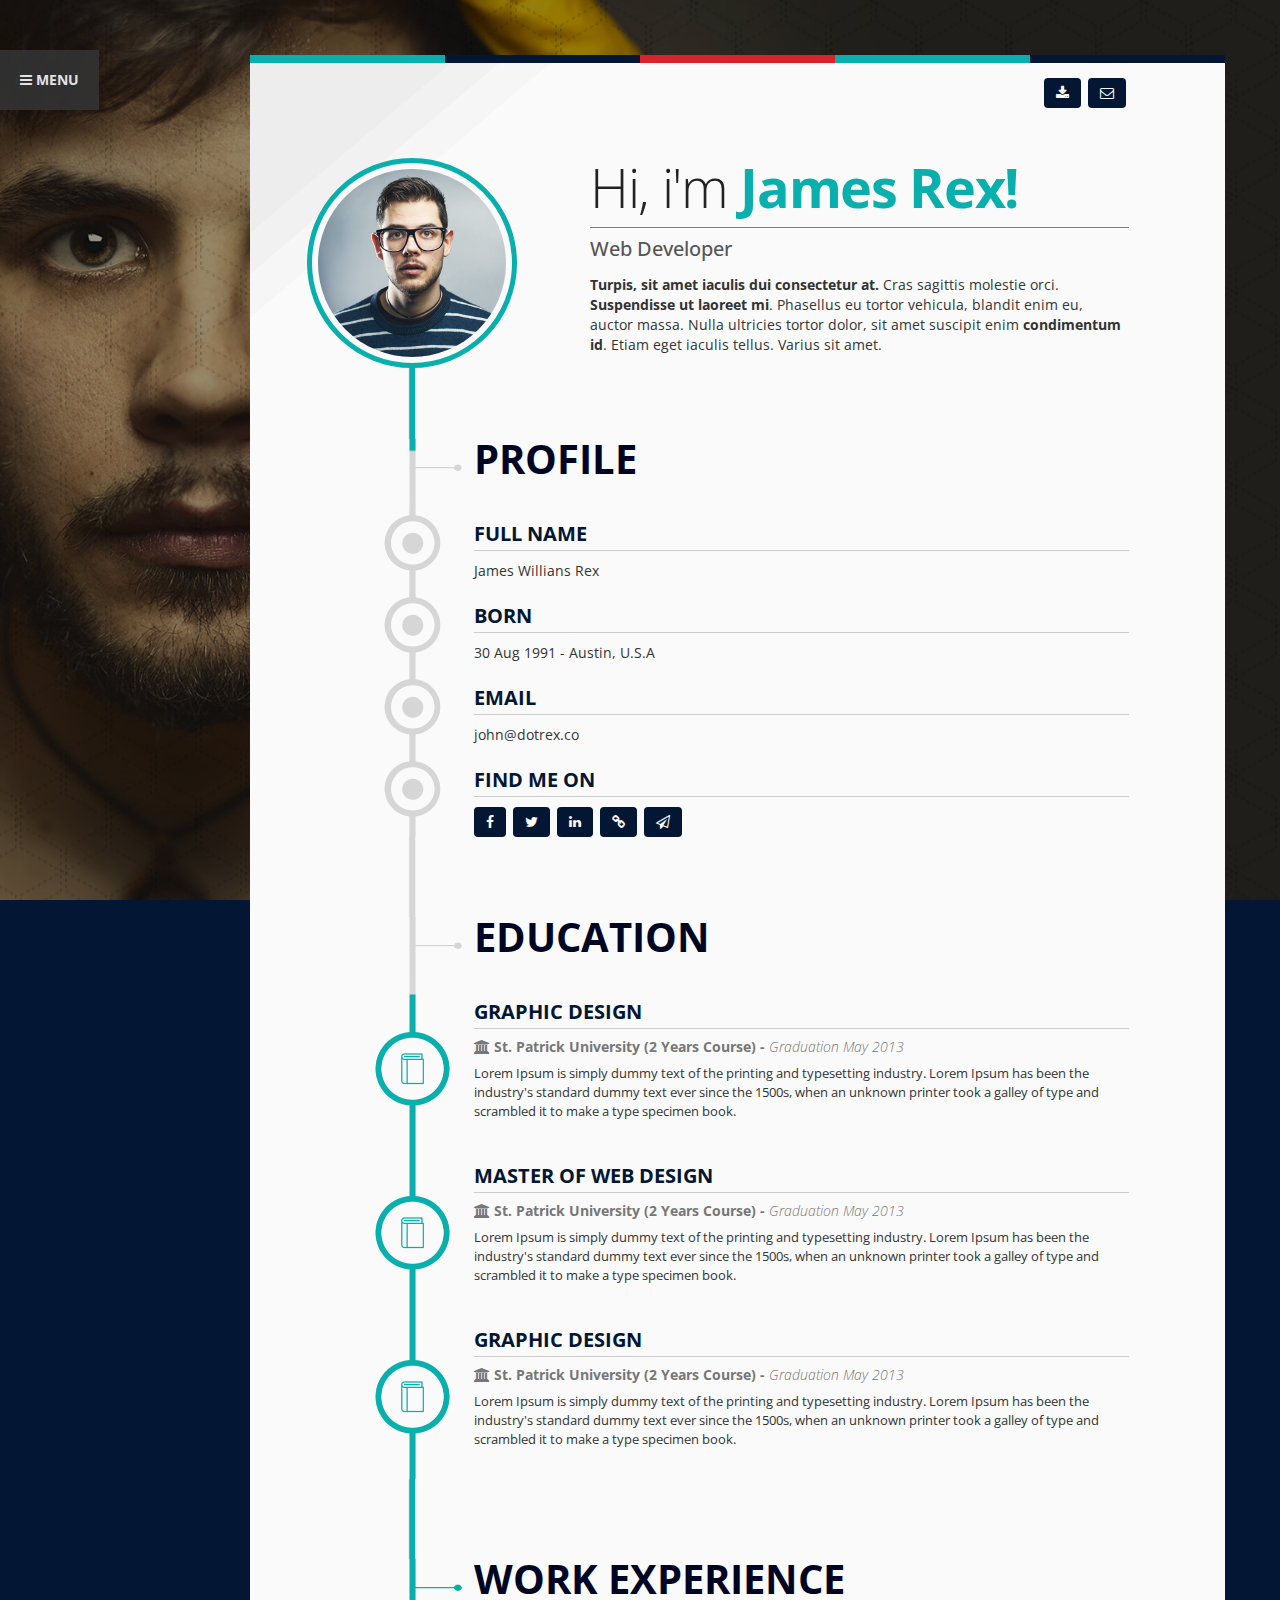
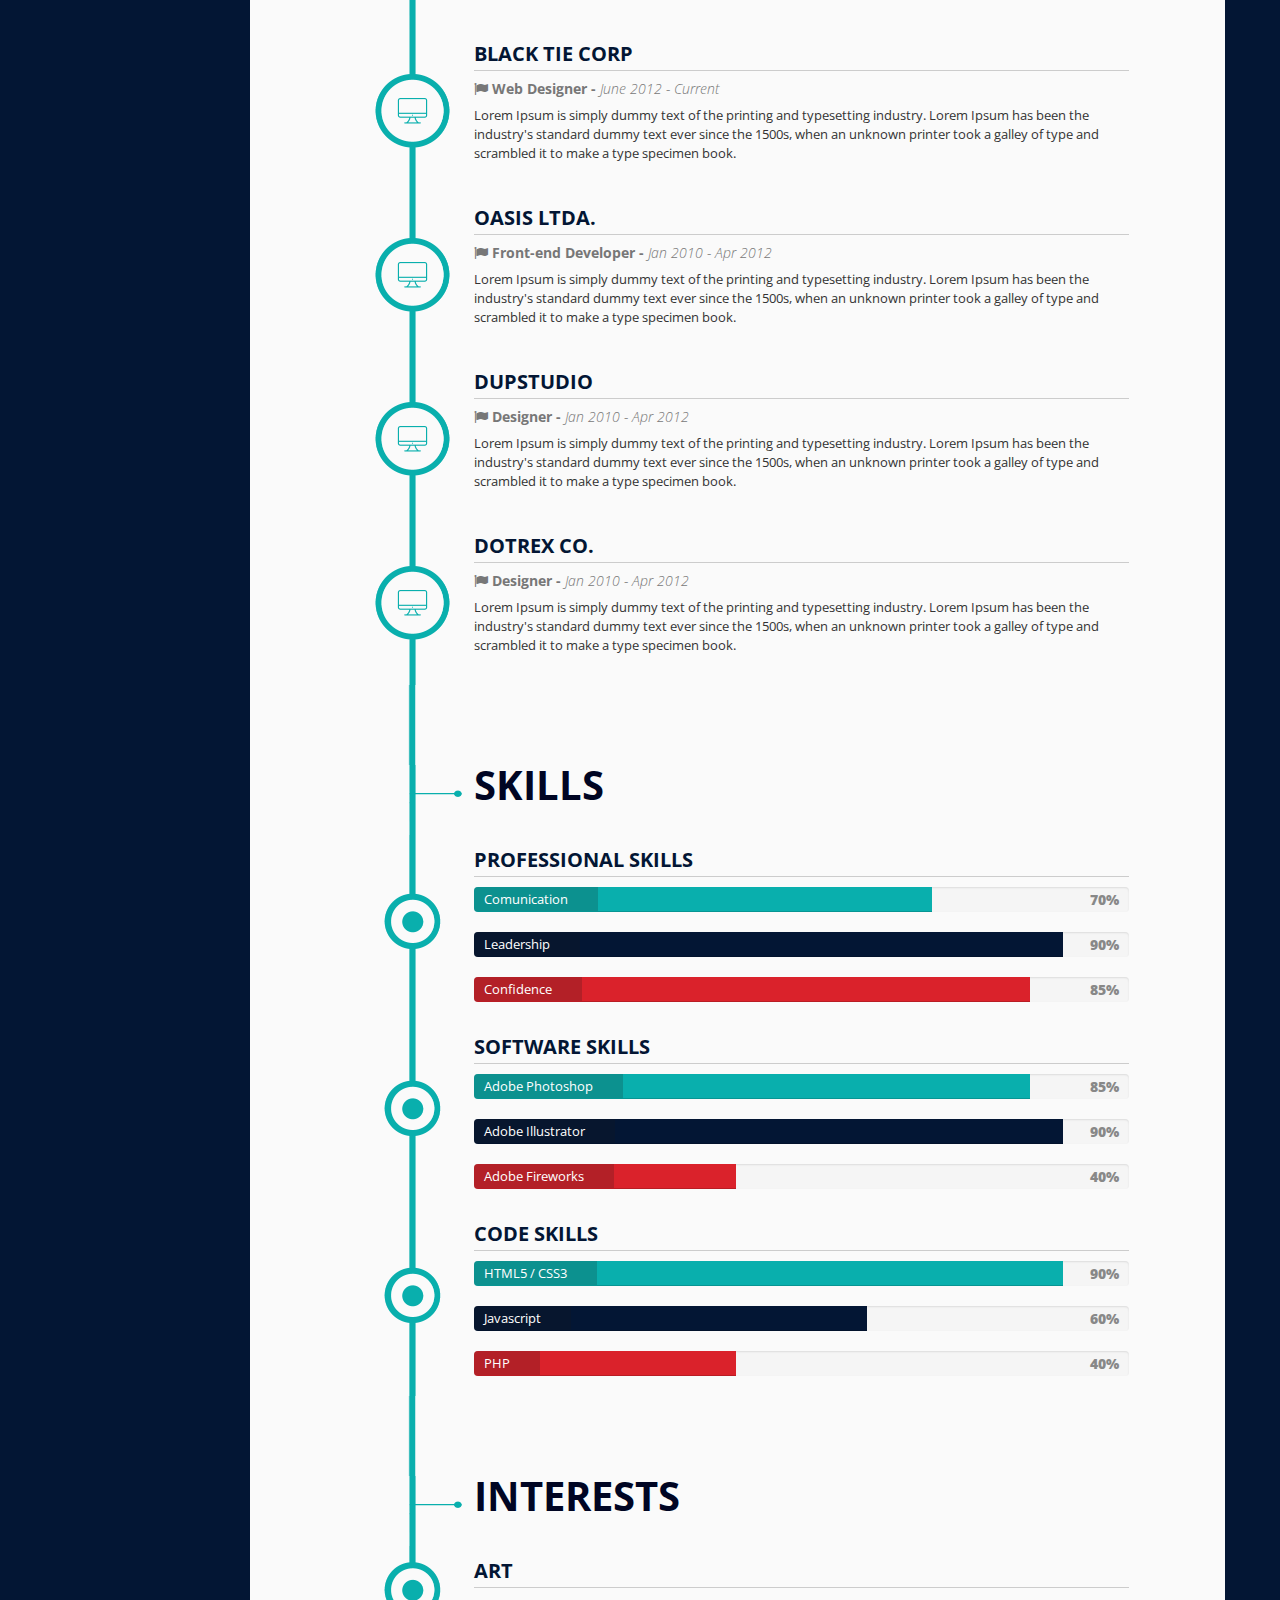
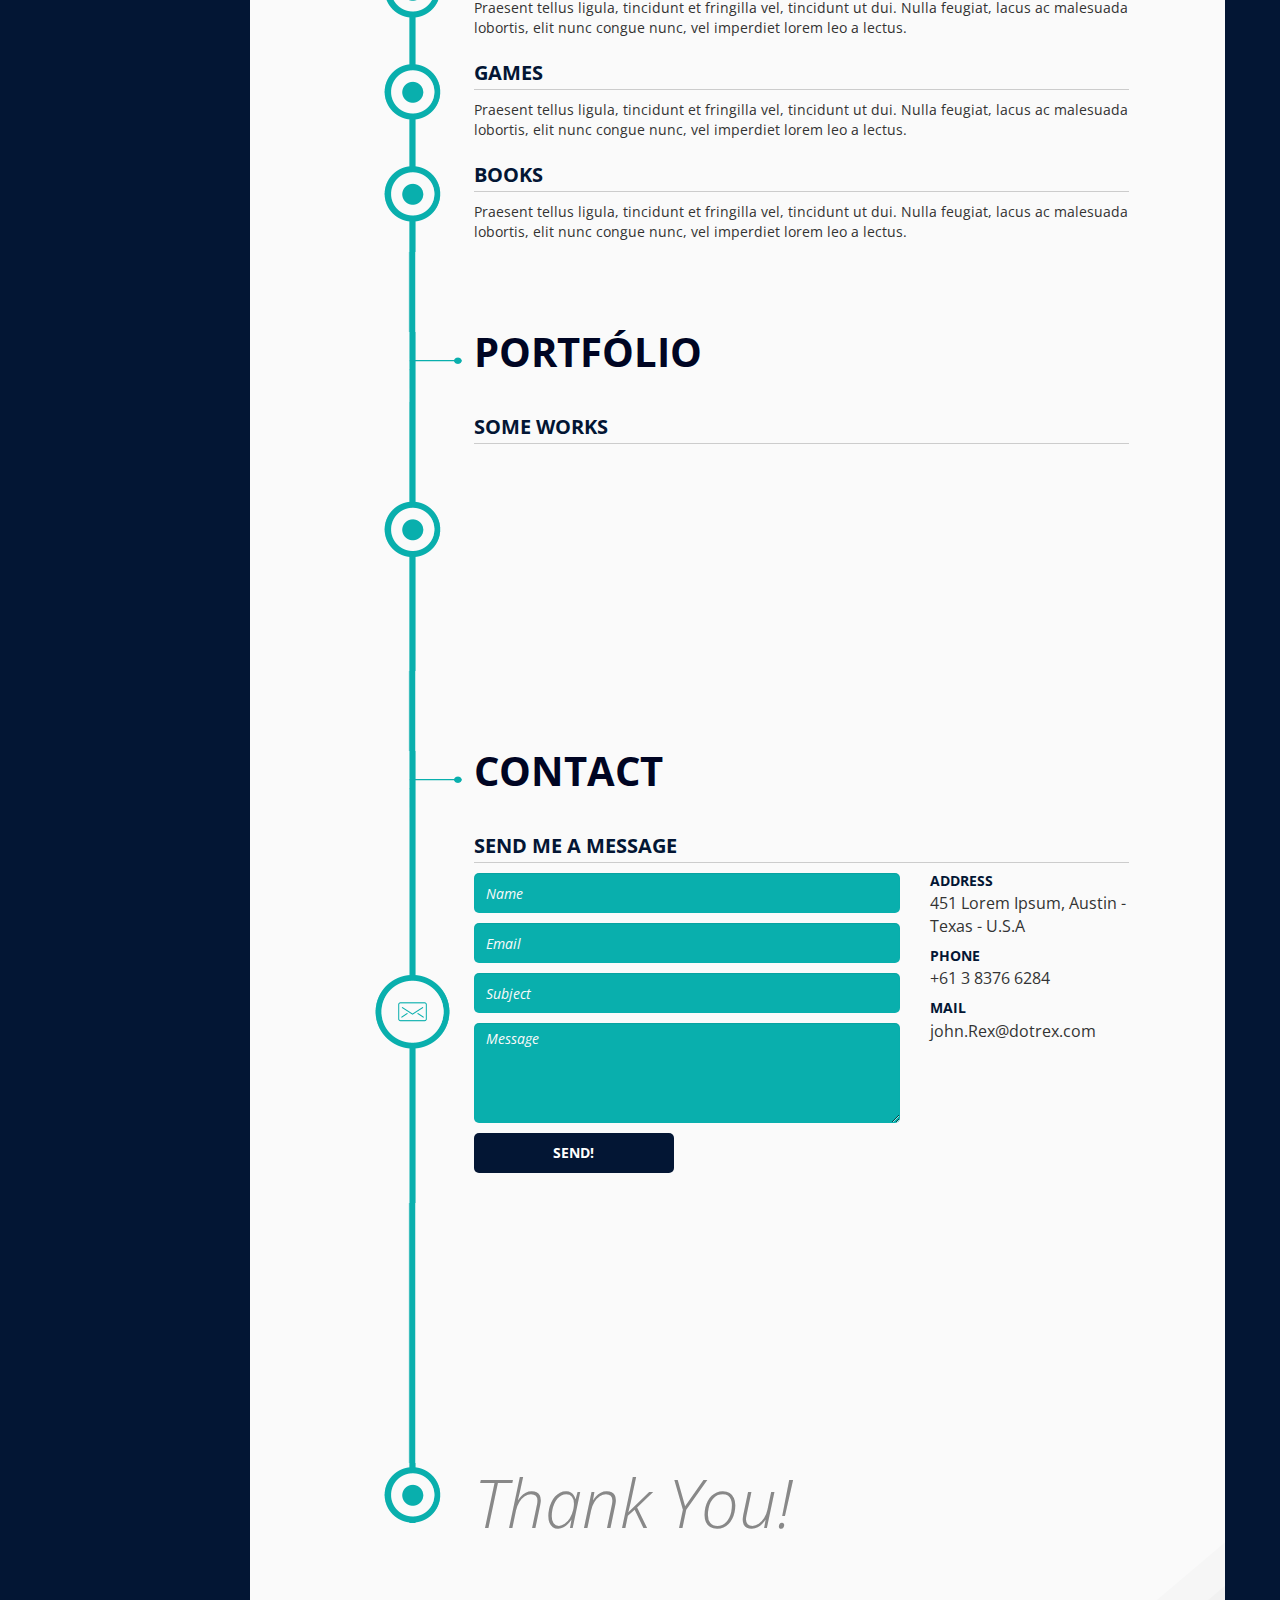
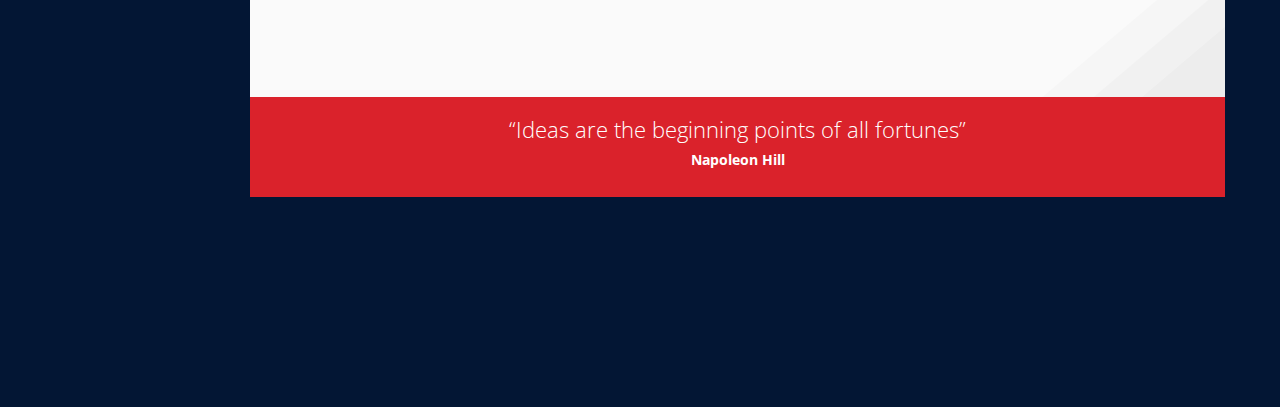
==== james.html @ e07e2964 "Second commit" ====
<!DOCTYPE html>
<html lang="en">
<head>
  <meta charset="utf-8">
  <!--[if IE]><meta http-equiv="X-UA-Compatible" content="IE=edge"><![endif]-->
  <meta name="viewport" content="width=device-width, initial-scale=1">

  <!-- Page title -->
  <title>Vertica - Retina Ready Resume / CV & Portfolio</title>
  <!-- /Page title -->

  <!-- CSS Files
  ========================================================= -->
  <!-- Google web fonts - Open Sans -->
  <link href='//fonts.googleapis.com/css?family=Open+Sans:400,300,700' rel='stylesheet' type='text/css'>
  <!-- /Google web fonts -->
  <!-- Bootstrap CSS -->
  <link href="vendor/bootstrap/css/bootstrap.min.css" rel="stylesheet">
  <!-- /Bootstrap CSS -->
  <!-- Font Awesome -->
  <link rel="stylesheet" href="vendor/font-awesome/css/font-awesome.min.css">
  <!-- /Font Awesome -->
  <!-- Nivo Lightbox -->
  <link href="vendor/nivo-lightbox/nivo-lightbox.css" rel="stylesheet">
  <link rel="stylesheet" href="vendor/nivo-lightbox/themes/default/default.css" type="text/css" />
  <!-- /Nivo Lightbox -->
  <!-- Animate CSS -->
  <link href="vendor/animate.css" rel="stylesheet">
  <!-- /Animate CSS -->
  <!-- Theme Styles -->
  <link href="css/styles.css" rel="stylesheet">
   <link href="css/themes/james.css" rel="stylesheet"> 
  <!-- Theme Styles -->
  <!-- / CSS Files
  ========================================================= -->


  <!-- HTML5 Shim and Respond.js IE8 support of HTML5 elements and media queries -->
  <!--[if lt IE 9]>
    <script src="https://oss.maxcdn.com/libs/html5shiv/3.7.0/html5shiv.js"></script>
    <script src="https://oss.maxcdn.com/libs/respond.js/1.4.2/respond.min.js"></script>
  <![endif]-->

  <!-- Favicon and Touch Icons
  ========================================================= -->
  <link rel="shortcut icon" href="favicon-vertica.ico" type="image/x-icon">
  <link rel="icon" href="favicon-vertica.ico" type="image/x-icon">
  <link href="apple-touch-icon-144.png" rel="apple-touch-icon-precomposed" sizes="144x144">
  <link href="apple-touch-icon-114-precomposed.png" rel="apple-touch-icon-precomposed" sizes="114x114">
  <link href="apple-touch-icon-72-precomposed.png" rel="apple-touch-icon-precomposed" sizes="72x72">
  <link href="apple-touch-icon-57.png" rel="apple-touch-icon-precomposed">
  <!-- /Favicon
  ========================================================= -->
</head>

<body data-spy="scroll" data-target="#side-menu">

<!-- Page Loader
========================================================= -->
<div class="loader" id="page-loader"> 
  <div class="loading-wrapper">
    <div class="tp-loader spinner"></div>
    <!-- Edit With Your Name -->
    <div class="side-menu-name">
      James <strong>Rex</strong>
    </div>
    <!-- /Edit With Your Name -->
    <!-- Edit With Your Job -->
    <p class="side-menu-job">Web Developer</p>
    <!-- /Edit With Your Job -->
  </div>   
</div>
<!-- /End of Page loader
========================================================= -->

<!-- SIDE MENU
========================================================= -->
<div class="side-menu-open hidden-sm hidden-xs">
  <!-- Menu-button -->
    <a href="#" class="btn btn-default side-menu-button"><i class="fa fa-bars"></i> MENU</a>
  <!-- /menu-button -->
</div>
<!-- Side Menu container -->
<div class="side-menu">
  <!-- close button -->
  <span id="side-menu-close"><i class="fa fa-times"></i></span>
  <!-- /close button -->

  <!-- Menu header -->
  <div class="side-menu-name">
    <!-- edit with your name -->
    James <strong>Rex</strong>
    <!-- /edit with your name -->
  </div>
  <!-- edit with your Job -->
  <p class="side-menu-job">Web Developer</p>
  <!-- /edit with your job -->
  <!-- /Menu Header -->

  <!-- Main Navigation -->
  <nav id="side-menu" class="side-menu-este">
    <ul class="nav side-menu-nav">
      <li><a href="#intro"><i class="fa fa-angle-right"></i> Intro</a></li>
      <li><a href="#education"><i class="fa fa-angle-right"></i> Education</a></li>
      <li><a href="#works"><i class="fa fa-angle-right"></i> Work Experience</a></li>
      <li><a href="#skills"><i class="fa fa-angle-right"></i> Skills</a></li>
      <li><a href="#interests"><i class="fa fa-angle-right"></i> Interests</a></li>
      <li><a href="#portfolio"><i class="fa fa-angle-right"></i> Portfolio</a></li>
      <li><a href="#contact"><i class="fa fa-angle-right"></i> Contact</a></li>
    </ul>
  </nav>
  <!-- /Main Navigation-->

  <!-- Other Buttons -->
  <div class="side-menu-buttons">
    <a href="#" class="btn btn-side-menu"><i class="fa fa-download"></i> Download my resume</a>
    <a href="#" class="btn btn-side-menu"><i class="fa fa-envelope-o"></i> Send me a message</a>
  </div>
  <!-- /Other Buttons-->
</div>
<!-- /side menu container -->

<!-- /SIDE MENU
========================================================= -->

<!-- CONTENT
========================================================= -->
<section id="content-body" class="container animated">
  <div class="row" id="intro">

    <!-- Header Colors -->
    <div class="col-md-10 col-sm-10  col-md-offset-2 col-sm-offset-1 clearfix top-colors">
      <div class="top-color top-color1"></div>
      <div class="top-color top-color2"></div>
      <div class="top-color top-color3"></div>
      <div class="top-color top-color1"></div>
      <div class="top-color top-color2"></div>
    </div>
    <!-- /Header Colors -->    
    
    <!-- Beginning of Content -->
    <div class="col-md-10 col-sm-10 col-md-offset-2 col-sm-offset-1 resume-container">
      
      <!-- Header Buttons -->
      <div class="row">
        <div class="header-buttons col-md-10 col-md-offset-1">
          <!-- Download Resume Button -->
          <a href="#" class="btn btn-default btn-top-resume"><i class="fa fa-download"></i><span class="btn-hide-text">Download my resume</span></a>
          <!-- /Download Resume Button -->
          <!-- Mail Button -->
          <a href="#" class="btn btn-default btn-top-message"><i class="fa fa-envelope-o"></i><span class="btn-hide-text">Send me a message</span></a>
          <!-- /Mail Button -->
        </div>
      </div>
      <!-- /Header Buttons -->

      <!-- =============== PROFILE INTRO ====================-->
      <div class="profile-intro row">
        <!-- Left Collum with Avatar pic -->
        <div class="col-md-4 profile-col">
          <!-- Avatar pic -->
          <div class="profile-pic">
            <div class="profile-border">
              <!-- Put your picture here ( 308px by 308px for retina display)-->
              <img src="img/avatar-James.jpg" alt="">
              <!-- /Put your picture here -->
            </div>          
          </div>
           <!-- /Avatar pic -->
        </div>
        <!-- /Left columm with avatar pic -->
  
        <!-- Right Columm -->
        <div class="col-md-7">
          <!-- Welcome Title-->
          <h1 class="intro-title1">Hi, i'm <span class="color1 bold">James Rex!</span></h1>
          <!-- /Welcome Title -->
          <!-- Job - -->
          <h2 class="intro-title2">Web Developer</h2>
          <!-- /job -->
          <!-- Description -->
          <p><strong>Turpis, sit amet iaculis dui consectetur at.</strong> Cras sagittis molestie orci. <strong>Suspendisse ut laoreet mi</strong>. Phasellus eu tortor vehicula, blandit enim eu, auctor massa. Nulla ultricies tortor dolor, sit amet suscipit enim <strong>condimentum id</strong>. Etiam eget iaculis tellus.  Varius sit amet.</p>
          <!-- /Description -->
        </div>
        <!-- /Right Collum -->
      </div>
      <!-- ============  /PROFILE INTRO ================= -->
      
      <!-- ============  TIMELINE ================= -->
      <div class="timeline-wrap">
        <div class="timeline-bg">

          <!-- ====>> SECTION: PROFILE INFOS <<====-->
          <section class="timeline profile-infos">

            <!-- VERTICAL MARGIN (necessary for the timeline effect) -->
            <div class="line row timeline-margin">
              <div class="content-wrap">
                <div class="col-md-1 bg1 timeline-space full-height hidden-sm hidden-xs"></div>
                <div class="col-md-2 timeline-progress hidden-sm hidden-xs full-height"></div>
                <div class="col-md-9 bg1 full-height"></div>
              </div>
            </div>
            <!-- /VERTICAL MARGIN -->

            <!-- SECTION TITLE -->
            <div class="line row">
              <!-- Margin Collums (necessary for the timeline effect) -->
              <div class="col-md-1 bg1 timeline-space full-height hidden-sm hidden-xs"></div>
              <div class="col-md-2 timeline-progress hidden-sm hidden-xs timeline-title full-height">
              </div>
              <!-- /Margin Collums -->
              <!-- Item Content -->
              <div class="col-md-8 content-wrap bg1">
                <!-- Section title -->
                <h2 class="section-title">Profile</h2>
                <!-- /Section title -->
              </div>
              <!-- /Item Content -->
              <!-- Margin Collum-->
              <div class="col-md-1 bg1 timeline-space full-height hidden-sm hidden-xs"></div>
              <!-- / Margin Collum-->
            </div>
            <!-- /SECTION TITLE -->

            <!-- SECTION ITEM -->
            <div class="line row">
              <!-- Margin Collums (necessary for the timeline effect) -->
              <div class="col-md-1 bg1 timeline-space full-height hidden-sm hidden-xs"></div>
              <div class="col-md-2 timeline-progress hidden-sm hidden-xs full-height timeline-point "></div>
              <!-- /Margin Collums -->
              <!-- Item Content -->
              <div class="col-md-8 content-wrap bg1">
                <div class="line-content">
                  <!-- Subtitle -->
                  <h3 class="section-item-title-1">Full Name</h3>
                  <!-- /Subtitle -->
                  <!-- content -->
                  <p>James Willians Rex</p>
                  <!-- /Content -->
                </div>
              </div>
              <!-- /Item Content -->
              <!-- Margin Collum-->
              <div class="col-md-1 bg1 timeline-space full-height hidden-sm hidden-xs"></div>
              <!-- /Margin Collum-->
            </div>
            <!-- /SECTION ITEM -->
            
            <!-- SECTION ITEM -->
            <div class="line row">
              <!-- Margin Collums (necessary for the timeline effect) -->
              <div class="col-md-1 bg1 timeline-space full-height hidden-sm hidden-xs"></div>
              <div class="col-md-2 timeline-progress hidden-sm hidden-xs full-height timeline-point "></div>
              <!-- /Margin Collums -->
              <!-- Item Content -->
              <div class="col-md-8 content-wrap bg1">
                <div class="line-content">
                  <!-- Subtitle -->
                  <h3 class="section-item-title-1">Born</h3>
                  <!-- /Subtitle -->
                  <!-- content -->
                  <p>30 Aug 1991 - Austin, U.S.A</p>
                  <!-- /Content -->
                </div>
              </div>
              <!-- /Item Content -->
              <!-- Margin Collum-->
              <div class="col-md-1 bg1 timeline-space full-height hidden-sm hidden-xs"></div>
              <!-- /Margin Collum-->
            </div>
            <!-- /SECTION ITEM -->   

            <!-- SECTION ITEM -->
            <div class="line row">
              <!-- Margin Collums (necessary for the timeline effect) -->
              <div class="col-md-1 bg1 timeline-space full-height hidden-sm hidden-xs"></div>
              <div class="col-md-2 timeline-progress hidden-sm hidden-xs full-height timeline-point "></div>
              <!-- /Margin Collums -->
              <!-- Item Content -->
              <div class="col-md-8 content-wrap bg1">
                <div class="line-content">
                  <!-- Subtitle -->
                  <h3 class="section-item-title-1">Email</h3>
                  <!-- /Subtitle -->
                  <!-- content -->
                  <p>john@dotrex.co</p>
                  <!-- /Content -->
                </div>
              </div>
              <!-- /Item Content -->
              <!-- Margin Collum -->
              <div class="col-md-1 bg1 timeline-space full-height hidden-sm hidden-xs"></div>
              <!-- /Margin Collums -->
            </div>
            <!-- /SECTION ITEM --> 

            <!-- SECTION ITEM -->
            <div class="line row">
              <!-- Margin Collums (necessary for the timeline effect) -->
              <div class="col-md-1 bg1 timeline-space full-height hidden-sm hidden-xs"></div>
              <div class="col-md-2 timeline-progress hidden-sm hidden-xs full-height timeline-point "></div>
              <!-- Margin Collums (necessary for the timeline effect) -->
              <!-- Item Content -->
              <div class="col-md-8 content-wrap bg1">
                <div class="line-content">
                  <!-- Subtitle -->
                  <h3 class="section-item-title-1">Find Me On</h3>
                  <!-- /Subtitle -->
                  <!-- content -->
                  <a href="#" class="btn btn-default"><i class="fa fa-facebook"></i></a> 
                  <a href="#" class="btn btn-default"><i class="fa fa-twitter"></i></a>
                  <a href="#" class="btn btn-default"><i class="fa fa-linkedin"></i></a>
                  <a href="#" class="btn btn-default"><i class="fa fa-link"></i></a>
                  <a href="#" class="btn btn-default"><i class="fa fa-paper-plane-o"></i></a>
                  <!-- /Content -->
                </div>
              </div>
              <!-- /Item Content -->
              <!-- Margin Collum -->
              <div class="col-md-1 bg1 timeline-space full-height hidden-sm hidden-xs"></div>
              <!-- /Margin Collum -->
            </div>
            <!-- /SECTION ITEM --> 
          </section>
          <!-- ==>> /SECTION: PROFILE INFOS -->     

          <!-- ====>> SECTION: EDUCATION <<====-->
          <section class="timeline education" id="education">

            <!-- Margin (necessary for the timeline effect) -->
            <div class="line row timeline-margin">
              <div class="content-wrap">
                <div class="col-md-1 bg1 timeline-space full-height hidden-sm hidden-xs"></div>
                <div class="col-md-2 timeline-progress hidden-sm hidden-xs full-height"></div>
                <div class="col-md-9 bg1 full-height"></div>
              </div>
            </div>
            <!-- /Margin -->

            <!-- SECTION TITLE -->
            <div class="line row">
              <!-- Margin Collums (necessary for the timeline effect) -->
              <div class="col-md-1 bg1 timeline-space full-height hidden-sm hidden-xs"></div>
              <div class="col-md-2 timeline-progress hidden-sm hidden-xs timeline-title full-height">
              </div>              
              <!-- /Margin Collums -->
              <!-- Item Content -->
              <div class="col-md-8 content-wrap bg1">
                <!-- Section title -->
                <h2 class="section-title">Education</h2>
                <!-- /Section title -->
              </div>
              <!-- /Item Content -->
              <!-- Margin Collum-->
              <div class="col-md-1 bg1 timeline-space full-height hidden-sm hidden-xs"></div>
              <!-- /Margin Collum-->
            </div>
            <!-- /SECTION TITLE -->

            <!-- SECTION ITEM -->
            <div class="line row">
              <!-- Margin Collums (necessary for the timeline effect) -->
              <div class="col-md-1 bg1 timeline-space full-height hidden-sm hidden-xs"></div>
              <div class="col-md-2 timeline-progress hidden-sm hidden-xs full-height timeline-education "></div>
              <!-- /Margin Collums -->
              <!-- Item Content -->
              <div class="col-md-8 content-wrap bg1">
                <div class="line-content line-content-education">
                  <!-- Graduation title -->
                  <h3 class="section-item-title-1">GRAPHIC DESIGN</h3>
                  <!-- /Graduation title -->
                  <!-- Graduation time -->
                  <h4 class="graduation-time"><i class="fa fa-university"></i> St. Patrick University (2 Years Course) - <span class="graduation-date">Graduation May 2013</span></h4>
                  <!-- /Graduation time -->
                  <!-- content -->
                  <div class="graduation-description">
                    <p>Lorem Ipsum is simply dummy text of the printing and typesetting industry. Lorem Ipsum has been the industry's standard dummy text ever since the 1500s, when an unknown printer took a galley of type and scrambled it to make a type specimen book.</p>
                  </div>
                  <!-- /Content -->
                </div>
              </div>
              <!-- /Item Content -->
              <!-- Margin Collum -->
              <div class="col-md-1 bg1 timeline-space full-height hidden-sm hidden-xs"></div>
              <!-- /Margin Collum -->
            </div>
            <!-- /SECTION ITEM -->   

            <!-- SECTION ITEM -->
            <div class="line row">
              <!-- Margin Collums (necessary for the timeline effect) -->
              <div class="col-md-1 bg1 timeline-space full-height hidden-sm hidden-xs"></div>
              <div class="col-md-2 timeline-progress hidden-sm hidden-xs full-height timeline-education "></div>
              <!-- /Margin Collums -->
              <!-- Item Content -->
              <div class="col-md-8 content-wrap bg1">
                <div class="line-content line-content-education">
                  <!-- Graduation title -->
                  <h3 class="section-item-title-1">MASTER OF WEB DESIGN</h3>
                  <!-- /Graduation title -->
                  <!-- Graduation time -->
                  <h4 class="graduation-time"><i class="fa fa-university"></i> St. Patrick University (2 Years Course) - <span class="graduation-date">Graduation May 2013</span></h4>
                  <!-- /Graduation time -->
                  <!-- content -->
                  <div class="graduation-description">
                    <p>Lorem Ipsum is simply dummy text of the printing and typesetting industry. Lorem Ipsum has been the industry's standard dummy text ever since the 1500s, when an unknown printer took a galley of type and scrambled it to make a type specimen book.</p>
                  </div>
                  <!-- /Content -->
                </div>
              </div>
              <!--/Item Content -->
              <!-- Margin Collum-->
              <div class="col-md-1 bg1 timeline-space full-height hidden-sm hidden-xs"></div>
              <!-- /Margin Collum-->
            </div>
            <!-- /SECTION ITEM -->   

             <!-- SECTION ITEM -->
            <div class="line row">
              <!-- Margin Collums (necessary for the timeline effect) -->
              <div class="col-md-1 bg1 timeline-space full-height hidden-sm hidden-xs"></div>
              <div class="col-md-2 timeline-progress hidden-sm hidden-xs full-height timeline-education "></div>
              <!-- /Margin Collums -->
              <!-- Item Content -->
              <div class="col-md-8 content-wrap bg1">
                <div class="line-content line-content-education">
                  <!-- Graduation title -->
                  <h3 class="section-item-title-1">GRAPHIC DESIGN</h3>
                  <!-- /Graduation title -->
                  <!-- Graduation time -->
                  <h4 class="graduation-time"><i class="fa fa-university"></i> St. Patrick University (2 Years Course) - <span class="graduation-date">Graduation May 2013</span></h4>
                  <!-- /Graduation time -->
                  <!-- content -->
                  <div class="graduation-description">
                    <p>Lorem Ipsum is simply dummy text of the printing and typesetting industry. Lorem Ipsum has been the industry's standard dummy text ever since the 1500s, when an unknown printer took a galley of type and scrambled it to make a type specimen book.</p>
                  </div>
                  <!-- /Content -->
                </div>
              </div>
              <!-- /Item Content -->
              <!-- Margin Collum-->
              <div class="col-md-1 bg1 timeline-space full-height hidden-sm hidden-xs"></div>
              <!-- /Margin Collum-->
            </div>
            <!-- /SECTION ITEM -->       
          </section>
          <!-- ==>> /SECTION: EDUCATION <<==== -->  

          <!-- ====>> SECTION: WORK EXPERIENCE <<====-->
          <section class="timeline work-experience" id="works">

            <!-- VERTICAL MARGIN (necessary for the timeline effect) -->
            <div class="line row timeline-margin">
              <div class="content-wrap">
                <div class="col-md-1 bg1 timeline-space full-height hidden-sm hidden-xs"></div>
                <div class="col-md-2 timeline-progress hidden-sm hidden-xs full-height"></div>
                <div class="col-md-9 bg1 full-height"></div>
              </div>
            </div>
            <!-- /VERTICAL MARGIN -->

            <!-- SECTION TITLE -->
            <div class="line row">
              <!-- Margin Collums (necessary for the timeline effect) -->
              <div class="col-md-1 bg1 timeline-space full-height hidden-sm hidden-xs"></div>
              <div class="col-md-2 timeline-progress hidden-sm hidden-xs timeline-title full-height"></div>
              <!-- /Margin Collums -->
              <!-- Item Content -->
              <div class="col-md-8 content-wrap bg1">
                <!-- Section title -->
                <h2 class="section-title">Work Experience</h2>
                <!-- /Section title -->
              </div>
              <!-- /Item Content -->
              <!-- Margin Collum-->
              <div class="col-md-1 bg1 timeline-space full-height hidden-sm hidden-xs"></div>
              <!-- /Margin Collum-->
            </div>
            <!-- /SECTION TITLE -->

            <!-- SECTION ITEM -->
            <div class="line row">
              <!-- Margin Collums (necessary for the timeline effect) -->
              <div class="col-md-1 bg1 timeline-space full-height hidden-sm hidden-xs"></div>
              <div class="col-md-2 timeline-progress hidden-sm hidden-xs full-height timeline-work "></div>
              <!-- /Margin Collums -->
              <!-- Item Content -->
              <div class="col-md-8 content-wrap bg1">
                <div class="line-content line-content-education">
                  <!-- Work Place -->
                  <h3 class="section-item-title-1">Black Tie Corp</h3>
                  <!-- /work place -->
                  <!-- Graduation time -->
                  <h4 class="job"><i class="fa fa-flag"></i> Web Designer - <span class="job-date">June 2012 - Current</span></h4>
                  <!-- /Graduation time -->
                  <!-- content -->
                  <div class="job-description">
                    <p>Lorem Ipsum is simply dummy text of the printing and typesetting industry. Lorem Ipsum has been the industry's standard dummy text ever since the 1500s, when an unknown printer took a galley of type and scrambled it to make a type specimen book.</p>
                  </div>
                  <!-- /Content -->
                </div>
              </div>
              <!-- /Item Content -->
              <!-- Margin Collum-->
              <div class="col-md-1 bg1 timeline-space full-height hidden-sm hidden-xs"></div>
              <!-- /Margin Collum-->
            </div>
            <!-- /SECTION ITEM -->

            <!-- SECTION ITEM -->
            <div class="line row">
              <!-- Margin Collums (necessary for the timeline effect) -->
              <div class="col-md-1 bg1 timeline-space full-height hidden-sm hidden-xs"></div>
              <div class="col-md-2 timeline-progress hidden-sm hidden-xs full-height timeline-work "></div>
              <!-- /Margin Collums -->
              <!-- Item Content -->
              <div class="col-md-8 content-wrap bg1">
                <div class="line-content line-content-education">
                  <!-- Work Place -->
                  <h3 class="section-item-title-1">Oasis Ltda.</h3>
                  <!-- /work place -->
                  <!-- Graduation time -->
                  <h4 class="job"><i class="fa fa-flag"></i> Front-end Developer - <span class="job-date">Jan 2010 - Apr 2012</span></h4>
                  <!-- /Graduation time -->
                  <!-- content -->
                  <div class="job-description">
                    <p>Lorem Ipsum is simply dummy text of the printing and typesetting industry. Lorem Ipsum has been the industry's standard dummy text ever since the 1500s, when an unknown printer took a galley of type and scrambled it to make a type specimen book.</p>
                  </div>
                  <!-- /Content -->
                </div>
              </div>
              <!-- /Item Content -->
              <!-- Margin Collum-->
              <div class="col-md-1 bg1 timeline-space full-height hidden-sm hidden-xs"></div>
              <!-- /Margin Collum-->
            </div>
            <!-- /SECTION ITEM -->  

            <!-- SECTION ITEM -->
            <div class="line row">
              <!-- Margin Collums (necessary for the timeline effect) -->
              <div class="col-md-1 bg1 timeline-space full-height hidden-sm hidden-xs"></div>
              <div class="col-md-2 timeline-progress hidden-sm hidden-xs full-height timeline-work "></div>
              <!-- /Margin Collums -->
              <!-- Item Content -->
              <div class="col-md-8 content-wrap bg1">
                <div class="line-content line-content-education">
                  <!-- Work Place -->
                  <h3 class="section-item-title-1">Dupstudio</h3>
                  <!-- /work place -->
                  <!-- Graduation time -->
                  <h4 class="job"><i class="fa fa-flag"></i> Designer - <span class="job-date">Jan 2010 - Apr 2012</span></h4>
                  <!-- /Graduation time -->
                  <!-- content -->
                  <div class="job-description">
                    <p>Lorem Ipsum is simply dummy text of the printing and typesetting industry. Lorem Ipsum has been the industry's standard dummy text ever since the 1500s, when an unknown printer took a galley of type and scrambled it to make a type specimen book.</p>
                  </div>
                  <!-- /Content -->
                </div>
              </div>
              <!-- /Item Content -->
              <!-- Margin Collum-->
              <div class="col-md-1 bg1 timeline-space full-height hidden-sm hidden-xs"></div>
              <!-- /Margin Collum-->
            </div>
            <!-- /SECTION ITEM -->  

            <!-- SECTION ITEM -->
            <div class="line row">
              <!-- Margin Collums (necessary for the timeline effect) -->
              <div class="col-md-1 bg1 timeline-space full-height hidden-sm hidden-xs"></div>
              <div class="col-md-2 timeline-progress hidden-sm hidden-xs full-height timeline-work "></div>
              <!-- /Margin Collums -->
              <!-- Item Content -->
              <div class="col-md-8 content-wrap bg1">
                <div class="line-content line-content-education">
                  <!-- Work Place -->
                  <h3 class="section-item-title-1">Dotrex Co.</h3>
                  <!-- /work place -->
                  <!-- Graduation time -->
                  <h4 class="job"><i class="fa fa-flag"></i> Designer - <span class="job-date">Jan 2010 - Apr 2012</span></h4>
                  <!-- /Graduation time -->
                  <!-- content -->
                  <div class="job-description">
                    <p>Lorem Ipsum is simply dummy text of the printing and typesetting industry. Lorem Ipsum has been the industry's standard dummy text ever since the 1500s, when an unknown printer took a galley of type and scrambled it to make a type specimen book.</p>
                  </div>
                  <!-- /Content -->
                </div>
              </div>
              <!-- /Item Content -->
              <!-- Margin Collum-->
              <div class="col-md-1 bg1 timeline-space full-height hidden-sm hidden-xs"></div>
              <!-- /Margin Collum-->
            </div>
            <!-- /SECTION ITEM -->  
          </section>
          <!-- ==>> /SECTION: WORK EXPERIENCE <<==== --> 

          <!-- ====>> SECTION: SKILLS <<====-->
          <section class="timeline skills" id="skills">

            <!-- VERTICAL MARGIN (necessary for the timeline effect) -->
            <div class="line row timeline-margin">
              <div class="content-wrap">
                <div class="col-md-1 bg1 timeline-space full-height hidden-sm hidden-xs"></div>
                <div class="col-md-2 timeline-progress hidden-sm hidden-xs full-height"></div>
                <div class="col-md-9 bg1 full-height"></div>
              </div>
            </div>
            <!-- /VERTICAL MARGIN -->

            <!-- SECTION TITLE -->
            <div class="line row">
              <!-- VERTICAL MARGIN (necessary for the timeline effect) -->
              <div class="col-md-1 bg1 timeline-space full-height hidden-sm hidden-xs"></div>
              <div class="col-md-2 timeline-progress hidden-sm hidden-xs timeline-title full-height"></div>
              <!-- /VERTICAL MARGIN (necessary for the timeline effect) -->
              <!-- Item Content -->
              <div class="col-md-8 content-wrap bg1">
                <!-- Section title -->
                <h2 class="section-title">Skills</h2>
                <!-- /Section title -->
              </div>
              <!-- /Item Content -->
              <!-- Margin Collum-->
              <div class="col-md-1 bg1 timeline-space full-height hidden-sm hidden-xs"></div>
              <!-- /Margin Collum-->
            </div>
            <!-- /SECTION TITLE -->

            <!-- SECTION ITEM -->
            <div class="line row">
              <!-- Margin Collums (necessary for the timeline effect) -->
              <div class="col-md-1 bg1 timeline-space full-height hidden-sm hidden-xs"></div>
              <div class="col-md-2 timeline-progress hidden-sm hidden-xs full-height timeline-point "></div>
              <!-- / Margin Collums -->
              <!-- Item Content -->
              <div class="col-md-8 content-wrap bg1">
                <div class="line-content">
                  <!-- Subtitle -->
                  <h3 class="section-item-title-1">Professional Skills</h3>
                  <!-- /Subtitle -->
                  <!-- content -->
                  <ul class="skills-list">
                    <!-- item-list -->
                    <li>
                      <div class="progress">
                        <div class="progress-bar" role="progressbar" data-percent="70%" style="width: 70%;">
                            <span class="sr-only">70% Complete</span>
                        </div>
                        <span class="progress-type">Comunication</span>
                        <span class="progress-completed">70%</span>
                      </div>
                    </li>
                    <!-- /item list -->
                    <!-- item-list -->
                    <li>
                      <div class="progress">
                        <div class="progress-bar progress-bar-2" role="progressbar" data-percent="90%" style="width: 90%;">
                            <span class="sr-only">90% Complete</span>
                        </div>
                        <span class="progress-type">Leadership</span>
                        <span class="progress-completed">90%</span>
                      </div>
                    </li>
                    <!-- /item list -->
                    <!-- item-list -->
                    <li>
                      <div class="progress" title="Doing my best!">
                        <div class="progress-bar progress-bar-3" role="progressbar" data-percent="85%" style="width: 85%;">
                            <span class="sr-only">85% Complete</span>
                        </div>
                        <span class="progress-type">Confidence</span>
                        <span class="progress-completed">85%</span>
                      </div>
                    </li>
                    <!-- /item list -->
                  </ul>
                  <!-- /Content -->
                </div>
              </div>
              <!-- /Item Content -->
              <!-- Margin Collum-->
              <div class="col-md-1 bg1 timeline-space full-height hidden-sm hidden-xs"></div>
              <!-- /Margin Collum-->
            </div>
            <!-- /SECTION ITEM -->
            
            <!-- SECTION ITEM -->
            <div class="line row">
              <!-- Margin Collums (necessary for the timeline effect) -->
              <div class="col-md-1 bg1 timeline-space full-height hidden-sm hidden-xs"></div>
              <div class="col-md-2 timeline-progress hidden-sm hidden-xs full-height timeline-point "></div>
              <!-- /Margin Collums -->
              <!-- Item Content -->
              <div class="col-md-8 content-wrap bg1">
                <div class="line-content">
                  <!-- Subtitle -->
                  <h3 class="section-item-title-1">Software Skills</h3>
                  <!-- /Subtitle -->
                  <!-- content -->
                  <ul class="skills-list">
                    <!-- item-list -->
                    <li>
                      <div class="progress">
                        <div class="progress-bar" data-percent="85%" role="progressbar" style="width: 85%;">
                            <span class="sr-only">85% Complete</span>
                        </div>
                        <span class="progress-type">Adobe Photoshop</span>
                        <span class="progress-completed">85%</span>
                      </div>
                    </li>
                    <!-- /item list -->
                    <!-- item-list -->
                    <li>
                      <div class="progress">
                        <div class="progress-bar progress-bar-2" data-percent="90%" role="progressbar" style="width: 90%;">
                            <span class="sr-only">90% Complete</span>
                        </div>
                        <span class="progress-type">Adobe Illustrator</span>
                        <span class="progress-completed">90%</span>
                      </div>
                    </li>
                    <!-- /item list -->
                    <!-- item-list -->
                    <li>
                      <div class="progress">
                        <div class="progress-bar progress-bar-3" data-percent="40%" role="progressbar" style="width: 40%;">
                            <span class="sr-only">40% Complete</span>
                        </div>
                        <span class="progress-type">Adobe Fireworks</span>
                        <span class="progress-completed">40%</span>
                      </div>
                    </li>
                    <!-- /item list -->
                  </ul>
                  <!-- /Content -->
                </div>
              </div>
              <!-- /Item Content -->
              <!-- Margin Collum-->
              <div class="col-md-1 bg1 timeline-space full-height hidden-sm hidden-xs"></div>
              <!-- /Margin Collum-->
            </div>
            <!-- /SECTION ITEM -->   

            <!-- SECTION ITEM -->
            <div class="line row">
              <!-- Margin Collums (necessary for the timeline effect) -->
              <div class="col-md-1 bg1 timeline-space full-height hidden-sm hidden-xs"></div>
              <div class="col-md-2 timeline-progress hidden-sm hidden-xs full-height timeline-point "></div>
              <!-- /Margin Collums (necessary for the timeline effect) -->
              <!-- Item Content -->
              <div class="col-md-8 content-wrap bg1">
                <div class="line-content">
                  <!-- Subtitle -->
                  <h3 class="section-item-title-1">Code Skills</h3>
                  <!-- /Subtitle -->
                  <!-- content -->
                  <ul class="skills-list">
                    <!-- item-list -->
                    <li>
                      <div class="progress">
                        <div class="progress-bar" data-percent="90%" role="progressbar" style="width: 90%;">
                            <span class="sr-only">90% Complete</span>
                        </div>
                        <span class="progress-type">HTML5 / CSS3</span>
                        <span class="progress-completed">90%</span>
                      </div>
                    </li>
                    <!-- /item list -->
                    <!-- item-list -->
                    <li>
                      <div class="progress">
                        <div class="progress-bar progress-bar-2" data-percent="60%" role="progressbar" style="width: 60%;">
                            <span class="sr-only">60% Complete</span>
                        </div>
                        <span class="progress-type">Javascript</span>
                        <span class="progress-completed">60%</span>
                      </div>
                    </li>
                    <!-- /item list -->
                    <!-- item-list -->
                    <li>
                      <div class="progress">
                        <div class="progress-bar progress-bar-3" data-percent="40%" role="progressbar" style="width: 40%;">
                            <span class="sr-only">40% Complete</span>
                        </div>
                        <span class="progress-type">PHP</span>
                        <span class="progress-completed">40%</span>
                      </div>
                    </li>
                    <!-- /item list -->
                  </ul>
                  <!-- /Content -->
                </div>
              </div>
              <!-- /Item Content -->
              <!-- Margin Collum-->
              <div class="col-md-1 bg1 timeline-space full-height hidden-sm hidden-xs"></div>
              <!-- /Margin Collum-->
            </div>
            <!-- /SECTION ITEM --> 
          </section>
          <!-- ==>> /SECTION: SKILLS -->

          <!-- ====>> SECTION: INTERESTS <<====-->
          <section class="timeline" id="interests">

            <!-- VERTICAL MARGIN (necessary for the timeline effect) -->
            <div class="line row timeline-margin">
              <div class="content-wrap">
                <div class="col-md-1 bg1 timeline-space full-height hidden-sm hidden-xs"></div>
                <div class="col-md-2 timeline-progress hidden-sm hidden-xs full-height"></div>
                <div class="col-md-9 bg1 full-height"></div>
              </div>
            </div>
            <!-- /VERTICAL MARGIN -->

            <!-- SECTION TITLE -->
            <div class="line row">
              <!-- Margin Collums (necessary for the timeline effect) -->
              <div class="col-md-1 bg1 timeline-space full-height hidden-sm hidden-xs"></div>
              <div class="col-md-2 timeline-progress hidden-sm hidden-xs timeline-title full-height"></div>
              <!-- /Margin Collums -->
              <!-- Item Content -->
              <div class="col-md-8 content-wrap bg1">
                <!-- Section title -->
                <h2 class="section-title">Interests</h2>
                <!-- /Section title -->
              </div>
              <!-- /Item Content -->
              <!-- Margin Collum-->
              <div class="col-md-1 bg1 timeline-space full-height hidden-sm hidden-xs"></div>
              <!-- /Margin Collum-->
            </div>
            <!-- /SECTION TITLE -->

            <!-- SECTION ITEM -->
            <div class="line row">
              <!-- Margin Collums (necessary for the timeline effect) -->
              <div class="col-md-1 bg1 timeline-space full-height hidden-sm hidden-xs"></div>
              <div class="col-md-2 timeline-progress hidden-sm hidden-xs full-height timeline-point "></div>
              <!-- /Margin Collums -->
              <!-- Item Content -->
              <div class="col-md-8 content-wrap bg1">
                <div class="line-content">
                  <!-- Subtitle -->
                  <h3 class="section-item-title-1">Art</h3>
                  <!-- /Subtitle -->
                  <!-- content -->
                  <p>Praesent tellus ligula, tincidunt et fringilla vel, tincidunt ut dui. Nulla feugiat, lacus ac malesuada lobortis, elit nunc congue nunc, vel imperdiet lorem leo a lectus.</p>
                  <!-- /Content -->
                </div>
              </div>
              <!-- /Item Content -->
              <!-- Margin Collum-->
              <div class="col-md-1 bg1 timeline-space full-height hidden-sm hidden-xs"></div>
              <!-- /Margin Collum-->
            </div>
            <!-- /SECTION ITEM -->
            
            <!-- SECTION ITEM -->
            <div class="line row">
              <!-- Margin Collums (necessary for the timeline effect) -->
              <div class="col-md-1 bg1 timeline-space full-height hidden-sm hidden-xs"></div>
              <div class="col-md-2 timeline-progress hidden-sm hidden-xs full-height timeline-point "></div>
              <!-- /Margin Collums -->
              <!-- Item Content -->
              <div class="col-md-8 content-wrap bg1">
                <div class="line-content">
                  <!-- Subtitle -->
                  <h3 class="section-item-title-1">Games</h3>
                  <!-- /Subtitle -->
                  <!-- content -->
                  <p>Praesent tellus ligula, tincidunt et fringilla vel, tincidunt ut dui. Nulla feugiat, lacus ac malesuada lobortis, elit nunc congue nunc, vel imperdiet lorem leo a lectus.</p>
                  <!-- /Content -->
                </div>
              </div>
              <!-- /Item Content -->
              <!-- Margin Collum-->
              <div class="col-md-1 bg1 timeline-space full-height hidden-sm hidden-xs"></div>
              <!-- /Margin Collum-->
            </div>
            <!-- /SECTION ITEM -->   

            <!-- SECTION ITEM -->
            <div class="line row">
              <!-- Margin Collums (necessary for the timeline effect) -->
              <div class="col-md-1 bg1 timeline-space full-height hidden-sm hidden-xs"></div>
              <div class="col-md-2 timeline-progress hidden-sm hidden-xs full-height timeline-point "></div>
              <!-- /Margin Collums -->
              <!-- Item Content -->
              <div class="col-md-8 content-wrap bg1">
                <div class="line-content">
                  <!-- Subtitle -->
                  <h3 class="section-item-title-1">Books</h3>
                  <!-- /Subtitle -->
                  <!-- content -->
                  <p>Praesent tellus ligula, tincidunt et fringilla vel, tincidunt ut dui. Nulla feugiat, lacus ac malesuada lobortis, elit nunc congue nunc, vel imperdiet lorem leo a lectus.</p>
                  <!-- /Content -->
                </div>
              </div>
              <!-- /Item Content -->
              <!-- Margin Collum-->
              <div class="col-md-1 bg1 timeline-space full-height hidden-sm hidden-xs"></div>
              <!-- /Margin Collum-->
            </div>
            <!-- /SECTION ITEM --> 
          </section>
          <!-- ==>> /SECTION: INTERESTS -->

           <!-- ====>> SECTION: PORTFOLIO <<====-->
          <section class="timeline portfolio" id="portfolio">

            <!-- VERTICAL MARGIN (necessary for the timeline effect) -->
            <div class="line row timeline-margin">
              <div class="content-wrap">
                <div class="col-md-1 bg1 timeline-space full-height hidden-sm hidden-xs"></div>
                <div class="col-md-2 timeline-progress hidden-sm hidden-xs full-height"></div>
                <div class="col-md-9 bg1 full-height"></div>
              </div>
            </div>
            <!-- /VERTICAL MARGIN -->

            <!-- SECTION TITLE -->
            <div class="line row">
              <!-- Margin Collums (necessary for the timeline effect) -->
              <div class="col-md-1 bg1 timeline-space full-height hidden-sm hidden-xs"></div>
              <div class="col-md-2 timeline-progress hidden-sm hidden-xs timeline-title full-height"></div>
              <!-- /Margin Collums -->
              <!-- Item Content -->
              <div class="col-md-8 content-wrap bg1">
                <!-- Section title -->
                <h2 class="section-title">Portfólio</h2>
                <!-- /Section title -->
              </div>
              <!-- Item Content -->
              <!-- Margin Collum-->
              <div class="col-md-1 bg1 timeline-space full-height hidden-sm hidden-xs"></div>
              <!-- /Margin Collum-->
            </div>
            <!-- /SECTION TITLE -->

            <!-- SECTION ITEM -->
            <div class="line row">
              <!-- Margin Collums (necessary for the timeline effect) -->
              <div class="col-md-1 bg1 timeline-space full-height hidden-sm hidden-xs"></div>
              <div class="col-md-2 timeline-progress hidden-sm hidden-xs full-height timeline-point "></div>
              <!-- /Margin Collums -->
              <!-- Item Content -->
              <div class="col-md-8 content-wrap bg1">
                <div class="line-content">
                  <!-- Subtitle -->
                  <h3 class="section-item-title-1">Some Works</h3>
                  <!-- /Subtitle -->
                  <!-- content -->
                  <div class="portfolio-itens clearfix">                      
                    <!-- Portfolio item -->
                    <div class="portfolio-item">
                      <!-- Link to the item image (Put the long description on  "a" title)-->
                      <a href="img/portfolio-item1-photo-zoom.jpg" title="Lorem ipsum dolor sit amet, consectetur adipiscing elit. Sed molestie purus." class="nivobox" data-lightbox-gallery="portfolio">
                        <div class="hover">
                          <p class="zoomi"><i class="fa fa-search"></i></p>
                          <!-- Item short title -->
                          <p class="portfolio-item-title"><strong>Some Place</strong><br/> Photography</p>
                        </div>
                        <div class="hover-bg-wrapper">
                          <div class="hover-bg"></div>
                        </div>
                        <div class="portfolio-item-thumbnail">
                          <!-- Thumbnail of the portfolio image (400x360 for retina display) -->
                          <img src="img/portfolio-item1-photo-thumb.jpg" alt="">
                        </div>                        
                      </a>
                    </div>
                    <!-- /Portfolio item -->  

                    <!-- Portfolio item -->
                    <div class="portfolio-item">
                      <!-- Link to the item image (Put the long description on  "a" title)-->
                      <a href="img/portfolio-item2-photo-zoom.jpg" title="Lorem ipsum dolor sit amet, consectetur adipiscing elit. Sed molestie purus." class="nivobox" data-lightbox-gallery="portfolio">
                        <div class="hover">
                          <p class="zoomi"><i class="fa fa-search"></i></p>
                          <!-- Item short title -->
                          <p class="portfolio-item-title"><strong>Lorem Ipsum</strong><br/> Photography</p>
                        </div>
                        <div class="hover-bg-wrapper">
                          <div class="hover-bg"></div>
                        </div>
                        <div class="portfolio-item-thumbnail">
                          <!-- Thumbnail of the portfolio image (400x360 for retina display) -->
                          <img src="img/portfolio-item2-photo-thumb.jpg" alt="">
                        </div>                        
                      </a>
                    </div>
                    <!-- /Portfolio item -->

                    <!-- Portfolio item -->
                    <div class="portfolio-item">
                      <!-- Link to the item image (Put the long description on  "a" title)-->
                      <a href="img/portfolio-item3-photo-zoom.jpg" title="Lorem ipsum dolor sit amet, consectetur adipiscing elit. Sed molestie purus." class="nivobox" data-lightbox-gallery="portfolio">
                        <div class="hover">
                          <p class="zoomi"><i class="fa fa-search"></i></p>
                          <!-- Item short title -->
                          <p class="portfolio-item-title"><strong>Lorem Ipsum</strong><br/> Photography</p>
                        </div>
                        <div class="hover-bg-wrapper">
                          <div class="hover-bg"></div>
                        </div>
                        <div class="portfolio-item-thumbnail">
                          <!-- Thumbnail of the portfolio image (400x360 for retina display) -->
                          <img src="img/portfolio-item3-photo-thumb.jpg" alt="">
                        </div>                        
                      </a>
                    </div>
                    <!-- /Portfolio item -->

                    <!-- Portfolio item -->
                    <div class="portfolio-item">
                      <!-- Link to the item image (Put the long description on  "a" title)-->
                      <a href="img/portfolio-item4-photo-zoom.jpg" title="Lorem ipsum dolor sit amet, consectetur adipiscing elit. Sed molestie purus." class="nivobox" data-lightbox-gallery="portfolio">
                        <div class="hover">
                          <p class="zoomi"><i class="fa fa-search"></i></p>
                          <!-- Item short title -->
                          <p class="portfolio-item-title"><strong>Lorem Ipsum</strong><br/> Photography</p>
                        </div>
                        <div class="hover-bg-wrapper">
                          <div class="hover-bg"></div>
                        </div>
                        <div class="portfolio-item-thumbnail">
                          <!-- Thumbnail of the portfolio image (400x360 for retina display) -->
                          <img src="img/portfolio-item4-photo-thumb.jpg" alt="">
                        </div>                        
                      </a>
                    </div>
                    <!-- /Portfolio item -->

                    <!-- Portfolio item -->
                    <div class="portfolio-item">
                      <!-- Link to the item image (Put the long description on  "a" title)-->
                      <a href="img/portfolio-item5-photo-zoom.jpg" title="Lorem ipsum dolor sit amet, consectetur adipiscing elit. Sed molestie purus." class="nivobox" data-lightbox-gallery="portfolio">
                        <div class="hover">
                          <p class="zoomi"><i class="fa fa-search"></i></p>
                          <!-- Item short title -->
                          <p class="portfolio-item-title"><strong>Lorem Ipsum</strong><br/> Photography</p>
                        </div>
                        <div class="hover-bg-wrapper">
                          <div class="hover-bg"></div>
                        </div>
                        <div class="portfolio-item-thumbnail">
                          <!-- Thumbnail of the portfolio image (400x360 for retina display) -->
                          <img src="img/portfolio-item5-photo-thumb.jpg" alt="">
                        </div>                        
                      </a>
                    </div>
                    <!-- /Portfolio item -->

                    <!-- Portfolio item -->
                    <div class="portfolio-item">
                      <!-- Link to the item image (Put the long description on  "a" title)-->
                      <a href="img/portfolio-item6-photo-zoom.jpg" title="Lorem ipsum dolor sit amet, consectetur adipiscing elit. Sed molestie purus." class="nivobox" data-lightbox-gallery="portfolio">
                        <div class="hover">
                          <p class="zoomi"><i class="fa fa-search"></i></p>
                          <!-- Item short title -->
                          <p class="portfolio-item-title"><strong>Lorem Ipsum</strong><br/> Photography</p>
                        </div>
                        <div class="hover-bg-wrapper">
                          <div class="hover-bg"></div>
                        </div>
                        <div class="portfolio-item-thumbnail">
                          <!-- Thumbnail of the portfolio image (400x360 for retina display) -->
                          <img src="img/portfolio-item6-photo-thumb.jpg" alt="">
                        </div>                        
                      </a>
                    </div>
                    <!-- /Portfolio item -->

                    <!-- Portfolio item -->
                    <div class="portfolio-item">
                      <!-- Link to the item image (Put the long description on  "a" title)-->
                      <a href="img/portfolio-item7-photo-zoom.jpg" title="Lorem ipsum dolor sit amet, consectetur adipiscing elit. Sed molestie purus." class="nivobox" data-lightbox-gallery="portfolio">
                        <div class="hover">
                          <p class="zoomi"><i class="fa fa-search"></i></p>
                          <!-- Item short title -->
                          <p class="portfolio-item-title"><strong>Lorem Ipsum</strong><br/> Photography</p>
                        </div>
                        <div class="hover-bg-wrapper">
                          <div class="hover-bg"></div>
                        </div>
                        <div class="portfolio-item-thumbnail">
                          <!-- Thumbnail of the portfolio image (400x360 for retina display) -->
                          <img src="img/portfolio-item7-photo-thumb.jpg" alt="">
                        </div>                        
                      </a>
                    </div>
                    <!-- /Portfolio item -->                    
                    <!-- Portfolio item -->
                    <div class="portfolio-item">
                      <!-- Link to the item image (Put the long description on  "a" title)-->
                      <a href="img/portfolio-item8-photo-zoom.jpg" title="Lorem ipsum dolor sit amet, consectetur adipiscing elit. Sed molestie purus." class="nivobox" data-lightbox-gallery="portfolio">
                        <div class="hover">
                          <p class="zoomi"><i class="fa fa-search"></i></p>
                          <!-- Item short title -->
                          <p class="portfolio-item-title"><strong>Lorem Ipsum</strong><br/> Photography</p>
                        </div>
                        <div class="hover-bg-wrapper">
                          <div class="hover-bg"></div>
                        </div>
                        <div class="portfolio-item-thumbnail">
                          <!-- Thumbnail of the portfolio image (400x360 for retina display) -->
                          <img src="img/portfolio-item8-photo-thumb.jpg" alt="">
                        </div>                        
                      </a>
                    </div>
                    <!-- /Portfolio item -->
                  </div>
                  <!-- /Content -->
                </div>
              </div>
              <!-- Item Content -->
              <!-- Margin Collum-->
              <div class="col-md-1 bg1 timeline-space full-height hidden-sm hidden-xs"></div>
              <!-- /Margin Collum-->
            </div>
            <!-- /SECTION ITEM -->
          </section>
          <!-- ==>> /SECTION: PORTFOLIO -->
        
          <!-- ====>> SECTION: CONTACT <<====-->
          <section class="timeline" id="contact">

            <!-- VERTICAL MARGIN (necessary for the timeline effect) -->
            <div class="line row timeline-margin">
              <div class="content-wrap">
                <div class="col-md-1 bg1 timeline-space full-height hidden-sm hidden-xs"></div>
                <div class="col-md-2 timeline-progress hidden-sm hidden-xs full-height"></div>
                <div class="col-md-9 bg1 full-height"></div>
              </div>
            </div>
            <!-- /VERTICAL MARGIN -->

            <!-- SECTION TITLE -->
            <div class="line row">
              <!-- Margin Collums (necessary for the timeline effect) -->
              <div class="col-md-1 bg1 timeline-space full-height hidden-sm hidden-xs"></div>
              <div class="col-md-2 timeline-progress hidden-sm hidden-xs timeline-title full-height"></div>
              <!-- /Margin Collums -->
              <!-- Item Content -->
              <div class="col-md-8 content-wrap bg1">
                <!-- Section title -->
                <h2 class="section-title">Contact</h2>
                <!-- /Section title -->
              </div>
              <!-- /Item Content -->
              <!-- Margin Collum-->
              <div class="col-md-1 bg1 timeline-space full-height hidden-sm hidden-xs"></div>
              <!-- / Margin Collum-->
            </div>
            <!-- /SECTION TITLE -->

            <!-- SECTION ITEM -->
            <div class="line row">
              <!-- Margin Collums (necessary for the timeline effect) -->
              <div class="col-md-1 bg1 timeline-space full-height hidden-sm hidden-xs"></div>
              <div class="col-md-2 timeline-progress hidden-sm hidden-xs full-height timeline-mail "></div>
              <!-- /Margin Collums -->
              <!-- Item Content -->
              <div class="col-md-8 content-wrap bg1">
                <div class="line-content contact-content">
                  <!-- Subtitle -->
                  <h3 class="section-item-title-1">Send me a message</h3>
                  <!-- /Subtitle -->
                  <!-- content -->
                  <div class="row">
                    <div class="col-md-8 contact-form-wrapper">
                      <!-- Contact form -->
                      <form id="contactForm" method="post" class="form" role="form">
                        <!-- Form Field -->
                        <div class="form-group">
                          <input class="form-control required" id="name" name="name" placeholder="Name" type="text" required />
                        </div>
                        <!-- /Form Field -->
                        <!-- Form Field -->
                        <div class="form-group">
                          <input class="form-control required" id="email" name="email" placeholder="Email" type="email" required />
                        </div>
                        <!-- /Form Field -->
                        <!-- Form Field -->
                        <div class="form-group">
                          <input class="form-control required" id="subject" type="text" name="subject" placeholder="Subject" required>
                        </div>
                        <!-- /Form Field -->
                        <!-- Form Field -->
                        <div class="form-group">
                          <textarea class="form-control required" id="message" name="message" placeholder="Message" rows="5" required></textarea>
                        </div>
                        <!-- /Form Field -->
                        <!-- Form Field -->
                        <div class="form-group">
                          <input type="submit" class="btn btn-default form-send" value="Send!">
                        </div>  
                        <!-- /Form Field -->
                      </form>
                      <!-- /Contact Form -->     
                    </div>
                    <!-- Contact infos -->                 
                    <div class="col-md-4 contact-infos">
                      <h4 class="contact-subtitle-1">Address</h4>
                      <p>451 Lorem Ipsum, Austin - Texas - U.S.A</p>
                      <h4 class="contact-subtitle-1">Phone</h4>
                      <p>+61 3 8376 6284</p>
                      <h4 class="contact-subtitle-1">Mail</h4>
                      <p>john.Rex@dotrex.com</p>
                    </div>
                    <!-- /Contact infos --> 
                  </div>
                  <!-- /Content -->
                </div>
              </div>
              <!-- /Item Content -->
              <!-- Margin Collum-->
              <div class="col-md-1 bg1 timeline-space full-height hidden-sm hidden-xs"></div>
              <!--/ Margin Collum-->
            </div>
            <!-- /SECTION ITEM -->            
          </section>
          <!-- ==>> /SECTION: CONTACT -->

          <!-- ====>> SECTION: THANK YOU <<====-->
          <section class="timeline profile-infos">

            <!-- VERTICAL MARGIN (necessary for the timeline effect) -->
            <div class="line row timeline-margin timeline-margin-big">
              <div class="content-wrap">
                <div class="col-md-1 bg1 timeline-space full-height hidden-sm hidden-xs"></div>
                <div class="col-md-2 timeline-progress hidden-sm hidden-xs full-height"></div>
                <div class="col-md-9 bg1 full-height"></div>
              </div>
            </div>
            <!-- /VERTICAL MARGIN -->

            <!-- SECTION ITEM -->
            <div class="line row line-thank-you">
              <!-- Margin Collums (necessary for the timeline effect) -->
              <div class="col-md-1 bg1 timeline-space full-height hidden-sm hidden-xs"></div>
              <div class="col-md-2 timeline-progress hidden-sm hidden-xs full-height timeline-point "></div>
              <!-- /Margin Collums -->
              <!-- Item Content -->
              <div class="col-md-8 content-wrap bg1">
                <div class="line-content">
                  <!-- Subtitle -->
                  <h3 class="thank-you">Thank You!</h3>
                  <!-- /Subtitle -->
                </div>
              </div>
              <!-- /Item Content -->
              <!-- Margin Collum-->
              <div class="col-md-1 bg1 timeline-space full-height hidden-sm hidden-xs"></div>
              <!-- / Margin Collum-->
            </div>
            <!-- /SECTION ITEM -->            
          </section>
          <!-- ==>> /SECTION: PROFILE INFOS -->
        </div>
      </div>
      <!-- ============  /TIMELINE ================= -->

      <!-- ============  FOOTER ================= -->
      <footer id="footer" class="row">
        <!-- Put your Quote Here-->
        <p class="quote">“Ideas are the beginning points of all fortunes”</p>
        <!-- /Quote -->
        <!-- Quote Autor -->
        <p class="author">Napoleon Hill</p>
        <!-- /Quote Autor -->
      </footer>
      <!-- ============  /FOOTER ================= -->
    </div> 
  </div> 
</section>
<!-- /CONTENT
========================================================= -->

<!-- Contact Form - Ajax Messages
========================================================= -->
<!-- Form Sucess -->
<div class="form-result modal-wrap" id="contactSuccess">
  <div class="modal-bg"></div>
  <div class="modal-content">
    <h4 class="modal-title"><i class="fa fa-check-circle"></i> Success!</h4>
    <p>Your message has been sent to us.</p>
  </div>
</div>
<!-- /Form Sucess -->
<!-- form-error -->
<div class="form-result modal-wrap" id="contactError">
  <div class="modal-bg"></div>
  <div class="modal-content">
    <h4 class="modal-title"><i class="fa fa-times"></i> Error</h4>
    <p>There was an error sending your message.</p>
  </div>
</div>
<!-- /form-error -->

<!-- Contact Form - Ajax Messages
========================================================= -->

<!-- Javascript Files
========================================================= -->
<!-- jQuery (necessary for plugins) -->
<script src="https://ajax.googleapis.com/ajax/libs/jquery/1.11.0/jquery.min.js"></script>
<!-- /jquery -->
<!-- bootstrap -->
<script src="vendor/bootstrap/js/bootstrap.min.js"></script>
<!-- /bootstrap -->
<!-- easing -->
<script src="//cdnjs.cloudflare.com/ajax/libs/jquery-easing/1.3/jquery.easing.min.js"></script>
<!-- /easing -->
<!-- jQuery Mousewheel -->
<script src="vendor/jquery.mousewheel.min.js"></script>
<!-- /jQuery Mousewheel -->
<!-- jQuery Mousewheel Smoothscroll -->
<script src="vendor/jquery.nicescroll.min.js"></script>
<script src="vendor/jquery.nicescroll.plus.js"></script>
<!-- /jQuery Mousewheel Smoothscroll -->
<!-- Waypoints (for CSS3 animations) -->
<script src="vendor/waypoints.min.js"></script>
<!-- /waypoints -->
<!-- Modal box-->
<script src="vendor/nivo-lightbox/nivo-lightbox.min.js"></script>
<!-- /Modal Box -->
<!-- Carousel-->
<script src="vendor/jquery.bxslider.min.js"></script>
<!-- /Carousel -->
<!-- Front-end Validator (for forms) -->
<script src="vendor/jquery.validate.min.js"></script>
<!-- /Front-end Validator -->
<!-- placeholder Support for IE -->
<script src="vendor/placeholders.jquery.min.js"></script>
<!-- /placeholder support -->
<!-- Cross-browser -->
<script src="js/cross-browser.js"></script>
<!-- /Cross-browser -->
<!-- Configurations -->
<script src="js/main.js"></script>
<!-- /Configurations -->
<script>
  (function(i,s,o,g,r,a,m){i['GoogleAnalyticsObject']=r;i[r]=i[r]||function(){
  (i[r].q=i[r].q||[]).push(arguments)},i[r].l=1*new Date();a=s.createElement(o),
  m=s.getElementsByTagName(o)[0];a.async=1;a.src=g;m.parentNode.insertBefore(a,m)
  })(window,document,'script','//www.google-analytics.com/analytics.js','ga');

  ga('create', 'UA-53632119-1', 'auto');
  ga('send', 'pageview');

</script>
</body>
</html>
---- vendor/nivo-lightbox/themes/default/default.css ----
/*
 * Nivo Lightbox Default Theme v1.0
 * http://dev7studios.com/nivo-lightbox
 *
 * Copyright 2013, Dev7studios
 * Free to use and abuse under the MIT license.
 * http://www.opensource.org/licenses/mit-license.php
 */
 
.nivo-lightbox-theme-default.nivo-lightbox-overlay { 
	background: #666;
	background: rgba(0,0,0,0.6); 
}
.nivo-lightbox-theme-default .nivo-lightbox-content.nivo-lightbox-loading { background: url(loading.gif) no-repeat 50% 50%; }

.nivo-lightbox-theme-default .nivo-lightbox-nav {
	top: 10%;
	width: 8%;
	height: 80%;
	text-indent: -9999px;
	background-repeat: no-repeat;
	background-position: 50% 50%;
	opacity: 0.5;
}
.nivo-lightbox-theme-default .nivo-lightbox-nav:hover { 
	opacity: 1; 
	background-color: rgba(0,0,0,0.5);
}
.nivo-lightbox-theme-default .nivo-lightbox-prev { 
	background-image: url(prev.png); 
	border-radius: 0 3px 3px 0;
}
.nivo-lightbox-theme-default .nivo-lightbox-next { 
	background-image: url(next.png); 
	border-radius: 3px 0 0 3px;
}

.nivo-lightbox-theme-default .nivo-lightbox-close {
	display: block;
	background: url(close.png) no-repeat 0px 0px;
	width: 16px;
	height: 16px;
	text-indent: -9999px;
	padding: 5px;
	opacity: 0.5;
}
.nivo-lightbox-theme-default .nivo-lightbox-close:hover { opacity: 1; }

.nivo-lightbox-theme-default .nivo-lightbox-title-wrap { bottom: -7%; }
.nivo-lightbox-theme-default .nivo-lightbox-title {
	font: 14px/20px 'Helvetica Neue', Helvetica, Arial, sans-serif;
	font-style: normal;
	font-weight: normal;
	background: #000;
	color: #fff;
	padding: 7px 15px;
	border-radius: 30px;
}

.nivo-lightbox-theme-default .nivo-lightbox-image img {
	background: #fff;
	-webkit-box-shadow: 0px 1px 1px rgba(0,0,0,0.4);
	   -moz-box-shadow: 0px 1px 1px rgba(0,0,0,0.4);
	        box-shadow: 0px 1px 1px rgba(0,0,0,0.4);
}
.nivo-lightbox-theme-default .nivo-lightbox-ajax,
.nivo-lightbox-theme-default .nivo-lightbox-inline {
	background: #fff;
	padding: 40px;
	-webkit-box-shadow: 0px 1px 1px rgba(0,0,0,0.4);
	   -moz-box-shadow: 0px 1px 1px rgba(0,0,0,0.4);
	        box-shadow: 0px 1px 1px rgba(0,0,0,0.4);
}

@media (-webkit-min-device-pixel-ratio: 1.3),
       (-o-min-device-pixel-ratio: 2.6/2),
       (min--moz-device-pixel-ratio: 1.3),
       (min-device-pixel-ratio: 1.3),
       (min-resolution: 1.3dppx) {

	.nivo-lightbox-theme-default .nivo-lightbox-content.nivo-lightbox-loading { 
		background-image: url(loading@2x.gif); 
		background-size: 32px 32px;
	}
	.nivo-lightbox-theme-default .nivo-lightbox-prev { 
		background-image: url(prev@2x.png); 
		background-size: 48px 48px;
	}
	.nivo-lightbox-theme-default .nivo-lightbox-next { 
		background-image: url(next@2x.png); 
		background-size: 48px 48px;
	}
	.nivo-lightbox-theme-default .nivo-lightbox-close { 
		background-image: url(close@2x.png); 
		background-size: 16px 16px;
	}
	
}
---- css/styles.css ----
.color1{color:#249991}.color2{color:#3b658a}.color3{color:#ce5f5f}.font1{font-family:'Open Sans',sans-serif}.bold{font-weight:700}.bg-cover{-webkit-background-size:cover;-moz-background-size:cover;-o-background-size:cover;background-size:cover}body{font-family:'Open Sans',sans-serif;background:#3b658a url(../img/background2.jpg) repeat-x center top fixed;-webkit-background-size:cover;-moz-background-size:cover;-o-background-size:cover;background-size:cover;position:relative!important;padding:10px}@media (min-width:240px) and (max-width:719px){body{background-image:none}}ul{margin:0;padding:0}hr{border:0}h1,h2{color:#249991;margin-top:0}h3{color:#3b658a}.btn{margin-right:3px;-webkit-transition:all .3s ease-in-out;-moz-transition:all .3s ease-in-out;transition:all .3s ease-in-out;height:30px;line-height:30px;padding-top:0}.btn:hover .btn-hide-text{width:125px;padding-left:6px}.btn-top-message:hover .btn-hide-text{width:105px;padding-left:6px}.btn-default{background:#3b658a;color:#fafafa;border:#3b658a}.btn-default:hover{background:#194368!important;color:#fafafa}.btn-primary{background:#249991;border:#249991;color:#fafafa}.btn-primary:hover{background:#138880!important;color:#fafafa}.btn-secondary{background:#ce5f5f;border:#ce5f5f;color:#fafafa}.btn-secondary:hover{background:#bd4e4e!important;color:#fafafa}.btn-hide-text{display:inline-block;width:0;overflow:hidden;-webkit-transition:all .3s ease-in-out;-moz-transition:all .3s ease-in-out;transition:all .3s ease-in-out;text-align:left;line-height:30px;vertical-align:middle;text-transform:uppercase;font-size:10px}.nicescroll-rails{z-index:9999!important}.line-content{opacity:1}p{color:#555}.profile-intro p{font-size:16px;text-align:center}@media (min-width:768px){.profile-intro p{text-align:left;font-size:14px}}.intro-title1{font-size:36px;color:#444;letter-spacing:-1pt;border-bottom:1px solid #249991;padding-bottom:10px;font-weight:200;margin-top:15px;text-align:center}@media (min-width:768px){.intro-title1{text-align:left;font-size:40px}}@media (min-width:992px){.intro-title1{margin-top:0;font-size:54px}}.intro-title2{font-size:18px;color:#777;margin-top:10px;margin-bottom:15px;text-align:center}@media (min-width:768px){.intro-title2{font-size:20px;text-align:left}}.section-title{text-transform:uppercase;color:#2a5479;font-weight:700;font-size:40px;line-height:40px;padding-bottom:20px}@media (min-width:992px){.section-title{margin-left:-15px}}@media (min-width:1200px){.section-title{margin-left:-35px}}.section-item-title-1{color:#3b658a;border-bottom:1px solid #ccc;padding-bottom:5px;font-weight:700;text-transform:uppercase;font-size:20px;margin-top:14px}#page-loader{width:100%;height:100%;background:#2a5479;color:#249991;position:fixed;top:0;left:0;z-index:9999}.loading-wrapper{width:250px;position:fixed;top:40%;left:50%;margin-left:-125px}.tp-loader{z-index:10000;position:relative}.tp-loader.spinner{width:30px;height:30px;margin:0 auto 10px;background-color:#fff;box-shadow:0 0 20px 0 rgba(0,0,0,.15);-webkit-box-shadow:0 0 20px 0 rgba(0,0,0,.15);-webkit-animation:tp-rotateplane 1.2s infinite ease-in-out;animation:tp-rotateplane 1.2s infinite ease-in-out;border-radius:3px;-moz-border-radius:3px;-webkit-border-radius:3px}@-webkit-keyframes tp-rotateplane{0%{-webkit-transform:perspective(120px)}50%{-webkit-transform:perspective(120px) rotateY(180deg)}}@keyframes tp-rotateplane{0%{transform:perspective(120px) rotateX(0deg) rotateY(0deg);-webkit-transform:perspective(120px) rotateX(0deg) rotateY(0deg)}50%{transform:perspective(120px) rotateX(-180.1deg) rotateY(0deg);-webkit-transform:perspective(120px) rotateX(-180.1deg) rotateY(0deg)}}.top-colors{padding:0!important}.top-color{height:8px;width:20%;float:left;background:#249991}.top-color1{background:#249991}.top-color2{background:#3b658a}.top-color3{background:#ce5f5f}.side-menu-open{position:fixed;left:0;height:100%;cursor:pointer;z-index:777}.side-menu-button{font-weight:700;display:block;top:80px;margin-top:40px;height:60px;line-height:60px;padding-left:20px;padding-right:20px;background:#333;border-radius:0;-moz-border-radius:0;-webkit-border-radius:0;opacity:.9}.side-menu{position:fixed;top:0;left:-250px;width:250px;height:100%;background:#111;color:#fafafa;padding:60px 22px;z-index:888;opacity:.9}.side-menu a,.side-menu p{color:#fafafa}.side-menu-nav{list-style:none;width:100%;margin-bottom:45px}.side-menu-nav li{display:block;width:100%;font-size:14px;border-bottom:1px dotted #616161;background:none!important}.side-menu-nav li a{color:#d8d8d8;background:none!important;display:block;width:100%;font-weight:200;height:35px;line-height:35px;padding:0!important;text-transform:uppercase;-webkit-transition:all .3s ease-in-out;-moz-transition:all .3s ease-in-out;transition:all .3s ease-in-out}.side-menu-nav li a:hover{padding-left:5px!important;color:#fff;font-weight:300;text-decoration:none}.side-menu-nav li.active a{padding-left:5px!important;color:#fff;font-weight:300;text-decoration:none;background:none!important}.nav>li>a{padding:0}.nav>li>a:hover{background:0 0}.side-menu-name{border:2px solid #fafafa;color:#fafafa;opacity:.9;text-align:center;font-size:22px;text-transform:uppercase;padding:8px 2px;font-weight:200}.side-menu-job{margin-bottom:40px;text-align:center;font-weight:200;font-size:12px;margin-top:5px;color:#d8d8d8}#side-menu-close{font-size:18px;color:#fff;opacity:.5;-webkit-transition:all .2s ease-in-out;-moz-transition:all .2s ease-in-out;transition:all .2s ease-in-out;position:absolute;right:8px;top:3px;cursor:pointer}#side-menu-close:hover{opacity:1}.btn-side-menu{display:block;width:100%;text-align:center;background:0 0;border:1px solid #fff;border-radius:0;-moz-border-radius:0;-webkit-border-radius:0;height:40px;line-height:40px;margin-bottom:8px;text-transform:uppercase;font-weight:200;font-size:10px;-webkit-transition:all .2s ease-in-out;-moz-transition:all .2s ease-in-out;transition:all .2s ease-in-out}.btn-side-menu:hover{background:#fff;opacity:.8}#content-body{margin-top:10px;margin-bottom:10px;position:relative}@media (min-width:992px){#content-body{margin-top:45px;margin-bottom:90px}}@media (min-width:1200px){#content-body{margin-bottom:200px}}.header-buttons{text-align:right;padding-top:15px}.resume-container{background:url(../img/paper-bg2.png) no-repeat top left,url(../img/paper-bg-bot.png) no-repeat bottom right,#fafafa}.profile-intro{margin-top:50px;position:relative;z-index:99}@media (min-width:992px){.profile-intro{height:245px}}.profile-pic{text-align:center;border-radius:100%;-moz-border-radius:100%;-webkit-border-radius:100%;width:210px;height:210px;border:5px solid #249991;overflow:hidden;margin:0 auto;background:#fafafa}.profile-pic img{width:188px;height:188px;margin-top:6px;border-radius:100%;-moz-border-radius:100%;-webkit-border-radius:100%;overflow:hidden;-webkit-transition:all .3s ease-in-out;-moz-transition:all .3s ease-in-out;transition:all .3s ease-in-out}.timeline-wrap{background:#249991;position:relative;z-index:88}@media (min-width:992px){.timeline-wrap{top:-44px}}.bg1,.timeline-bg{background:#fafafa}@media (min-width:992px){.timeline-bg{background:url(../img/timeline-bg.png) repeat-x center center fixed}}.timeline-progress{background:url(../img/progress-bar.png) repeat-y center;background-size:400px 9px}.timeline-point{background:url(../img/progress-point.png) center center;background-size:400px 500px}.timeline-education{background:url(../img/progress-education4.png) no-repeat center center;background-size:400px 500px}.timeline-work{background:url(../img/progress-work3.png) no-repeat center center;background-size:400px 500px}.timeline-mail{background:url(../img/progress-mail3.png) no-repeat center center;background-size:400px 500px}.timeline-title{background:url(../img/progress-section-title3.png) no-repeat center center;background-size:400px 500px}.timeline-margin .content-wrap{height:40px}@media (min-width:992px){.timeline-margin .content-wrap{height:80px}}@media (min-width:992px){.timeline-margin-big .content-wrap{height:260px}}.line-content{color:#555;font-size:16px}@media (min-width:992px){.line-content{margin-left:-15px}}@media (min-width:1200px){.line-content{margin-left:-35px}}.line-content p{font-size:14px}.line-content-education{padding-bottom:10px}@media (min-width:992px){.line-content-education{min-height:150px}}.graduation-time,.job{font-size:14px;font-weight:700;color:#999}.graduation-date,.job-date{font-size:14px;font-style:italic;font-weight:200}.graduation-description,.job-description{font-size:13px}.graduation-description p,.job-description p{font-size:13px;line-height:19px}.progress{position:relative;height:25px}.progress>.progress-type{position:absolute;left:0;font-size:13px;padding:3px 30px 2px 10px;color:#fff;background-color:rgba(25,25,25,.2)}.progress>.progress-completed{position:absolute;right:0;font-weight:800;padding:3px 10px 2px;color:#888;font-size:14px}.skills-list{list-style:none}.progress-bar{background:#249991;width:20%}.progress-bar-2{background:#3b658a}.progress-bar-3{background:#ce5f5f}.portfolio .line-content{height:255px}.portfolio-item{position:relative;cursor:crosshair!important;width:200px;height:180px;overflow:hidden;background:0 0}.portfolio-item:hover img{-webkit-transform:scale(1.2) rotate(-5deg);-o-transform:scale(1.2) rotate(-5deg);transform:scale(1.2) rotate(-5deg)}.portfolio-item a{background:0 0;display:block;cursor:crosshair!important}.portfolio-item img{width:100%;border-radius:0;-webkit-transition:all .3s ease-in-out;-moz-transition:all .3s ease-in-out;transition:all .3s ease-in-out}.portfolio-item .hover-bg-wrapper{position:absolute;top:0;left:0;width:100%;height:100%;padding:5px;z-index:3;display:none}.portfolio-item .hover-bg{background:#02776f;opacity:.9;width:100%;height:100%;position:relative;min-height:10px;z-index:3}.portfolio-item .hover{position:absolute;width:100%;height:100%;z-index:4;color:#fff;opacity:1;display:none;padding:20px}.portfolio-item .hover p{color:#fff;text-align:center}.portfolio-item .hover p.zoomi{font-size:56px}.portfolio-item .hover p.portfolio-item-title{font-size:12px;text-transform:uppercase;padding-left:5px;padding-right:5px;margin-top:8px;font-weight:200}.bx-controls-direction{margin-top:5px}.bx-controls-direction .disabled{opacity:.3;cursor:default;background:#333}.bx-controls-direction .disabled:hover{background:#333}.bx-next,.bx-prev{display:inline-block;height:30px;width:40px;background:#3b658a;color:#fafafa;text-align:center;line-height:30px;margin-right:3px;-webkit-transition:all .2s ease-in-out;-moz-transition:all .2s ease-in-out;transition:all .2s ease-in-out}.bx-next:hover,.bx-prev:hover{color:#fff;background:#083257}.contact-content{padding-bottom:20px;min-height:315px}.contact-form-wrapper{position:relative}.form-group{margin-bottom:10px;position:relative}.form-group label.error{display:block;position:absolute;right:-10px;top:-3px;background:#333;padding:5px;color:#fff;font-weight:400;font-size:12px;border-radius:5px;-moz-border-radius:5px;-webkit-border-radius:5px}input.form-control,textarea.form-control{background:#249991;border:0 solid #35aaa2;padding-top:-2px;border-radius:5px;-moz-border-radius:5px;-webkit-border-radius:5px;color:#fff;height:40px}textarea.form-control{width:100%!important;height:100px!important}.form-send{margin-top:10px;font-weight:700;text-transform:uppercase;border-radius:5px;-moz-border-radius:5px;-webkit-border-radius:5px;min-width:200px;background:#3b658a;color:#fff;display:block;height:40px;line-height:40px;-webkit-transition:all .3s ease-in-out;-moz-transition:all .3s ease-in-out;transition:all .3s ease-in-out}::-webkit-input-placeholder{color:#fafafa!important;font-style:italic}:-moz-placeholder{color:#fafafa!important;font-style:italic}::-moz-placeholder{color:#fafafa!important;font-style:italic}:-ms-input-placeholder{color:#fafafa!important;font-style:italic}.contact-subtitle-1{text-transform:uppercase;font-weight:700;color:#3b658a;font-size:18px;margin-bottom:4px;margin-top:20px}@media (min-width:992px){.contact-subtitle-1{font-size:14px;margin-top:0}}.contact-infos{text-align:center;margin-top:20px;font-size:16px}.contact-infos p{font-size:16px}@media (min-width:992px){.contact-infos{text-align:left;margin-top:0;font-size:14px}}.modal-wrap{display:none}.modal-bg{background:#333;opacity:.9;position:fixed;top:0;left:0;width:100%;height:100%;z-index:999}.modal-content{background:#fafafa;font-size:18px;position:fixed;top:40%;left:50%;margin-left:-125px;width:250px;z-index:9999;padding:10px 20px}.modal-content .modal-title{color:#3b658a;font-size:22px;border-bottom:1px solid #ccc;margin-bottom:5px;font-weight:700}.modal-content p{font-size:14px;margin-bottom:0}#contactError .modal-title{color:#fff}.line-thank-you{height:60px}.thank-you{font-weight:200;font-size:67px;line-height:48px;color:#aaa;font-style:italic;position:relative;top:-5px;text-align:center}@media (min-width:992px){.thank-you{text-align:left}}#footer{background:#ce5f5f;color:#fff;padding-top:17px;padding-bottom:17px;text-align:center;margin-top:130px}#footer p{color:#fff}#footer .quote{font-size:22px;font-weight:200;margin-bottom:5px}#footer .author{font-size:14px;font-weight:700}.nivo-lightbox-theme-default .nivo-lightbox-title{font-style:normal;font-weight:400;background:#000;opacity:.9;color:#fff;padding:15px;border-radius:5px;width:100%}.nivo-lightbox-theme-default .nivo-lightbox-title-wrap{bottom:0}.safari .btn{display:inline;padding-top:5px}.safari .side-menu-button{display:block}.safari .form-send{padding-top:0!important;margin:0 auto}.safari .btn-side-menu{display:block;-webkit-transition:all 0s ease-in-out;-moz-transition:all 0s ease-in-out;transition:all 0s ease-in-out;padding-top:0;opacity:1}.mac.gecko .full-height{border-left:1px solid #fafafa}.mac.gecko #skills .line-content{min-height:170px}.mac.gecko #portfolio .line-content{height:280px}
---- css/themes/james.css ----
/* ==========================================================
*
! LESS Theme Builder
* Project:	Vertica - Retina Ready Resume / CV & Portfolio
*
========================================================== */
/*------------------------------------------------------------------
[Table of contents]

1. Colors
2. General
3. Tipography
4. Page Loader 
5. Header Colors
6. Side Menu
7. Profile Intro
8. Vertical Timeline
9. Section: Education and Work Experience
10. Section: Skills
11. Section: Portfolio
12. Section: Contact
13. Section: Thank you
14. Footer
-------------------------------------------------------------------*/
/* ==========================================================
! 1. Colors (EDIT THE COLORS BELOW)
========================================================== */
.color1 {
  color: #09afad;
}
.color2 {
  color: #031634;
}
.color3 {
  color: #da222b;
}
.font1 {
  font-family: 'Open Sans', sans-serif;
}
.bold {
  font-weight: bold;
}
.bg-cover {
  -webkit-background-size: cover;
  -moz-background-size: cover;
  -o-background-size: cover;
  background-size: cover;
}
/* ==========================================================
! 2. General
========================================================== */
body {
  background-image: url('../../img/bg-james3.jpg');
  background-color: #031634;
}
h1,
h2 {
  color: #09afad;
}
h3 {
  color: #031634;
}
.btn-default {
  background: #031634;
  border: #031634;
}
.btn-default:hover {
  background: #000012 !important;
}
.btn-primary {
  background: #09afad;
  border: #09afad;
}
.btn-primary:hover {
  background: #009e9c !important;
}
.btn-secondary {
  background: #da222b;
  border: #da222b;
}
.btn-secondary:hover {
  background: #c9111a !important;
}
/* ==========================================================
! 3. Tipography
========================================================== */
p {
  color: #333333;
}
.intro-title1 {
  color: #222222;
  border-bottom: 1px solid #09afad;
}
.intro-title2 {
  color: #555555;
}
.section-title {
  color: #000523;
}
.section-item-title-1 {
  color: #031634;
}
/* ==========================================================
! 4. Page Loader 
========================================================== */
#page-loader {
  background: #000523;
  color: #09afad;
}
/* ==========================================================
! 5. Header Colors
========================================================== */
.top-color {
  background: #09afad;
}
.top-color1 {
  background: #09afad;
}
.top-color2 {
  background: #031634;
}
.top-color3 {
  background: #da222b;
}
/* ==========================================================
! 6. Side Menu
========================================================== */
.side-menu-button {
  background: #333;
  opacity: 0.9;
}
.side-menu {
  background: #111;
}
.side-menu-nav li a:hover {
  color: #fff;
}
.side-menu-nav li.active a {
  color: #fff;
}
#side-menu-close {
  color: #fff;
}
/* ==========================================================
! 7. Profile Intro
========================================================== */
.profile-pic {
  border: 5px solid #09afad;
}
/* ==========================================================
! 8. Vertical Timeline
========================================================== */
.timeline-wrap {
  background: #09afad;
}
.line-content {
  color: #333333;
}
/* ==========================================================
! 9. Section: Education and Work Experience
========================================================== */
.graduation-time,
.job {
  color: #777777;
}
/* ==========================================================
! 10. Section: Skills
========================================================== */
.progress > .progress-completed {
  color: #888;
}
.progress-bar {
  background: #09afad;
}
.progress-bar-2 {
  background: #031634;
}
.progress-bar-3 {
  background: #da222b;
}
/* ==========================================================
! 11. Section: Portfolio
========================================================== */
.portfolio .line-content {
  height: 255px;
}
.portfolio-item .hover-bg {
  background: #008d8b;
}
.bx-prev,
.bx-next {
  background: #031634;
}
.bx-prev:hover,
.bx-next:hover {
  color: #fff;
  background: #000001;
}
/* ==========================================================
! 12. Section: Contact
========================================================== */
input.form-control,
textarea.form-control {
  background: #09afad;
  border: 0px;
}
.form-send {
  background: #031634;
  color: #fff;
}
.contact-subtitle-1 {
  color: #031634;
}
.modal-content .modal-title {
  color: #031634;
}
/* ==========================================================
! Section: Thank you
========================================================== */
.thank-you {
  color: #888888;
}
/* ==========================================================
! 14. Footer
========================================================== */
#footer {
  background: #da222b;
  color: #fff;
}
#footer p {
  color: #fff;
}
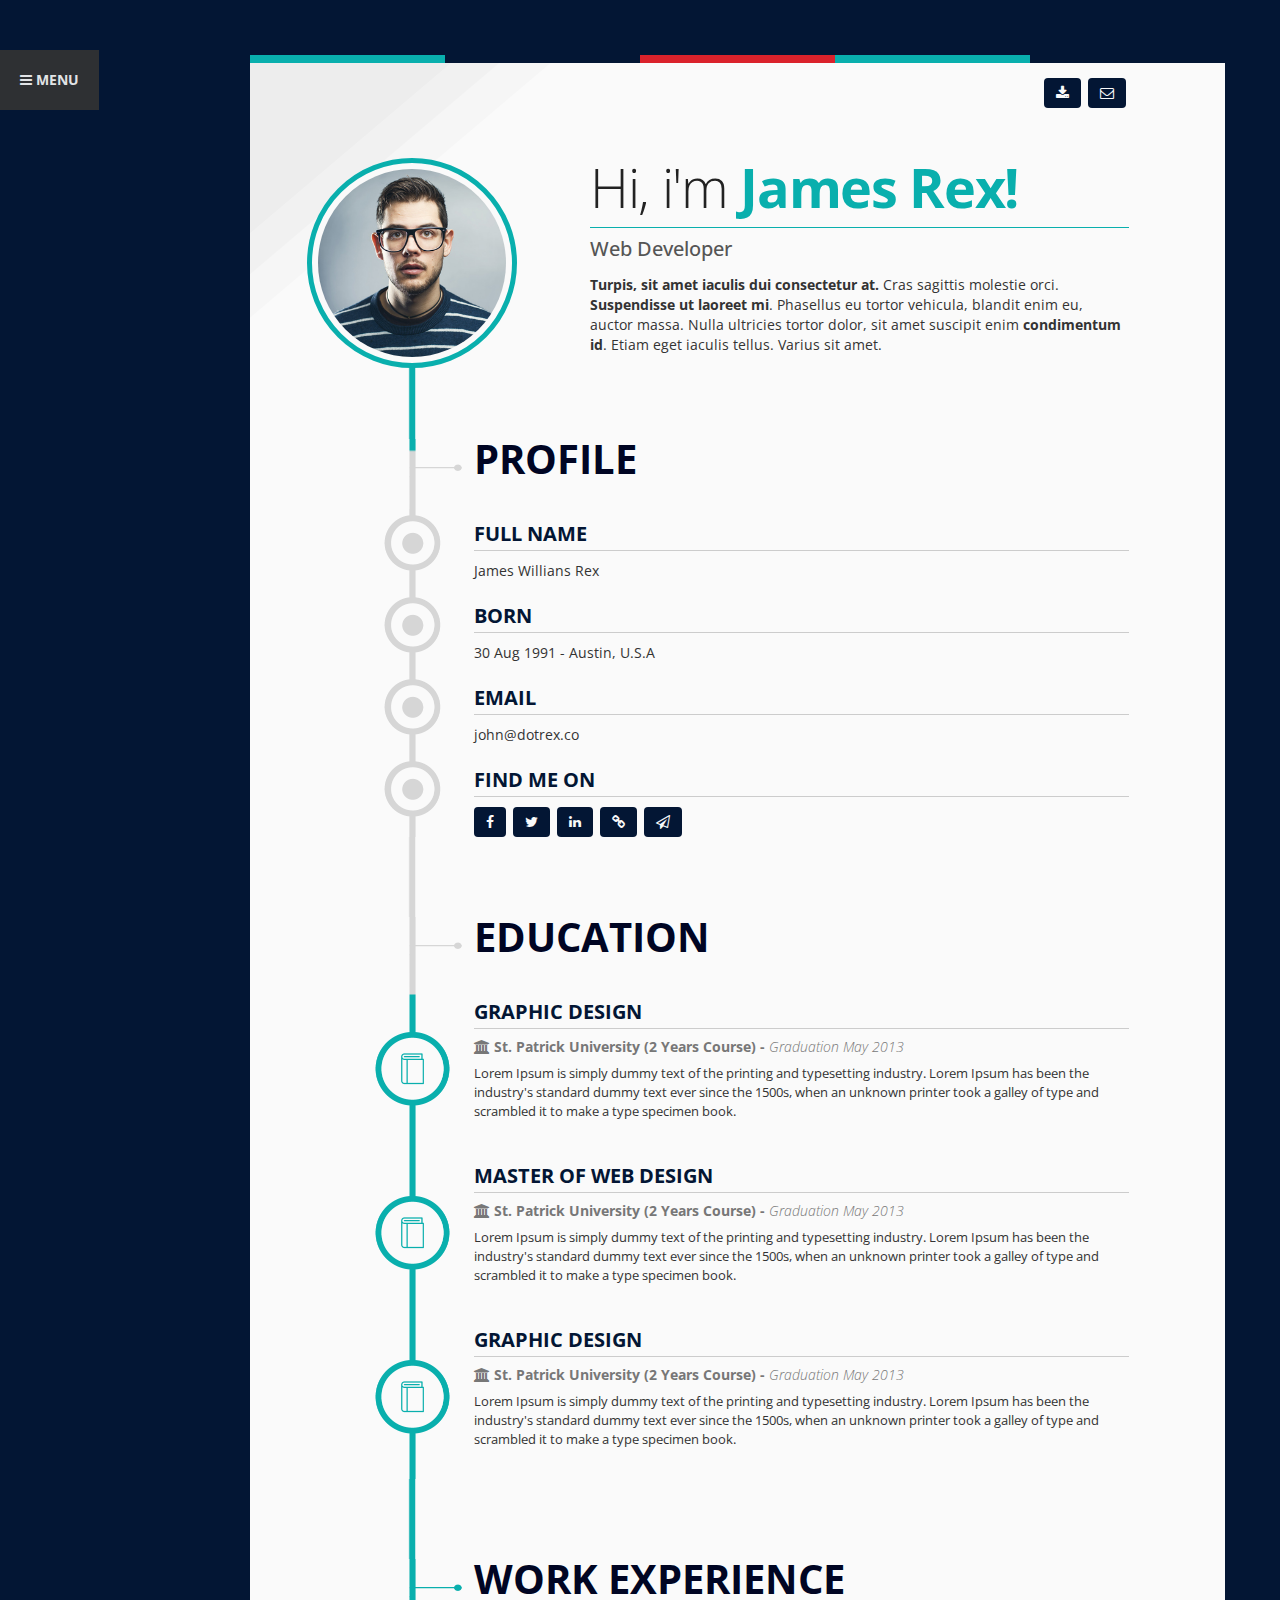
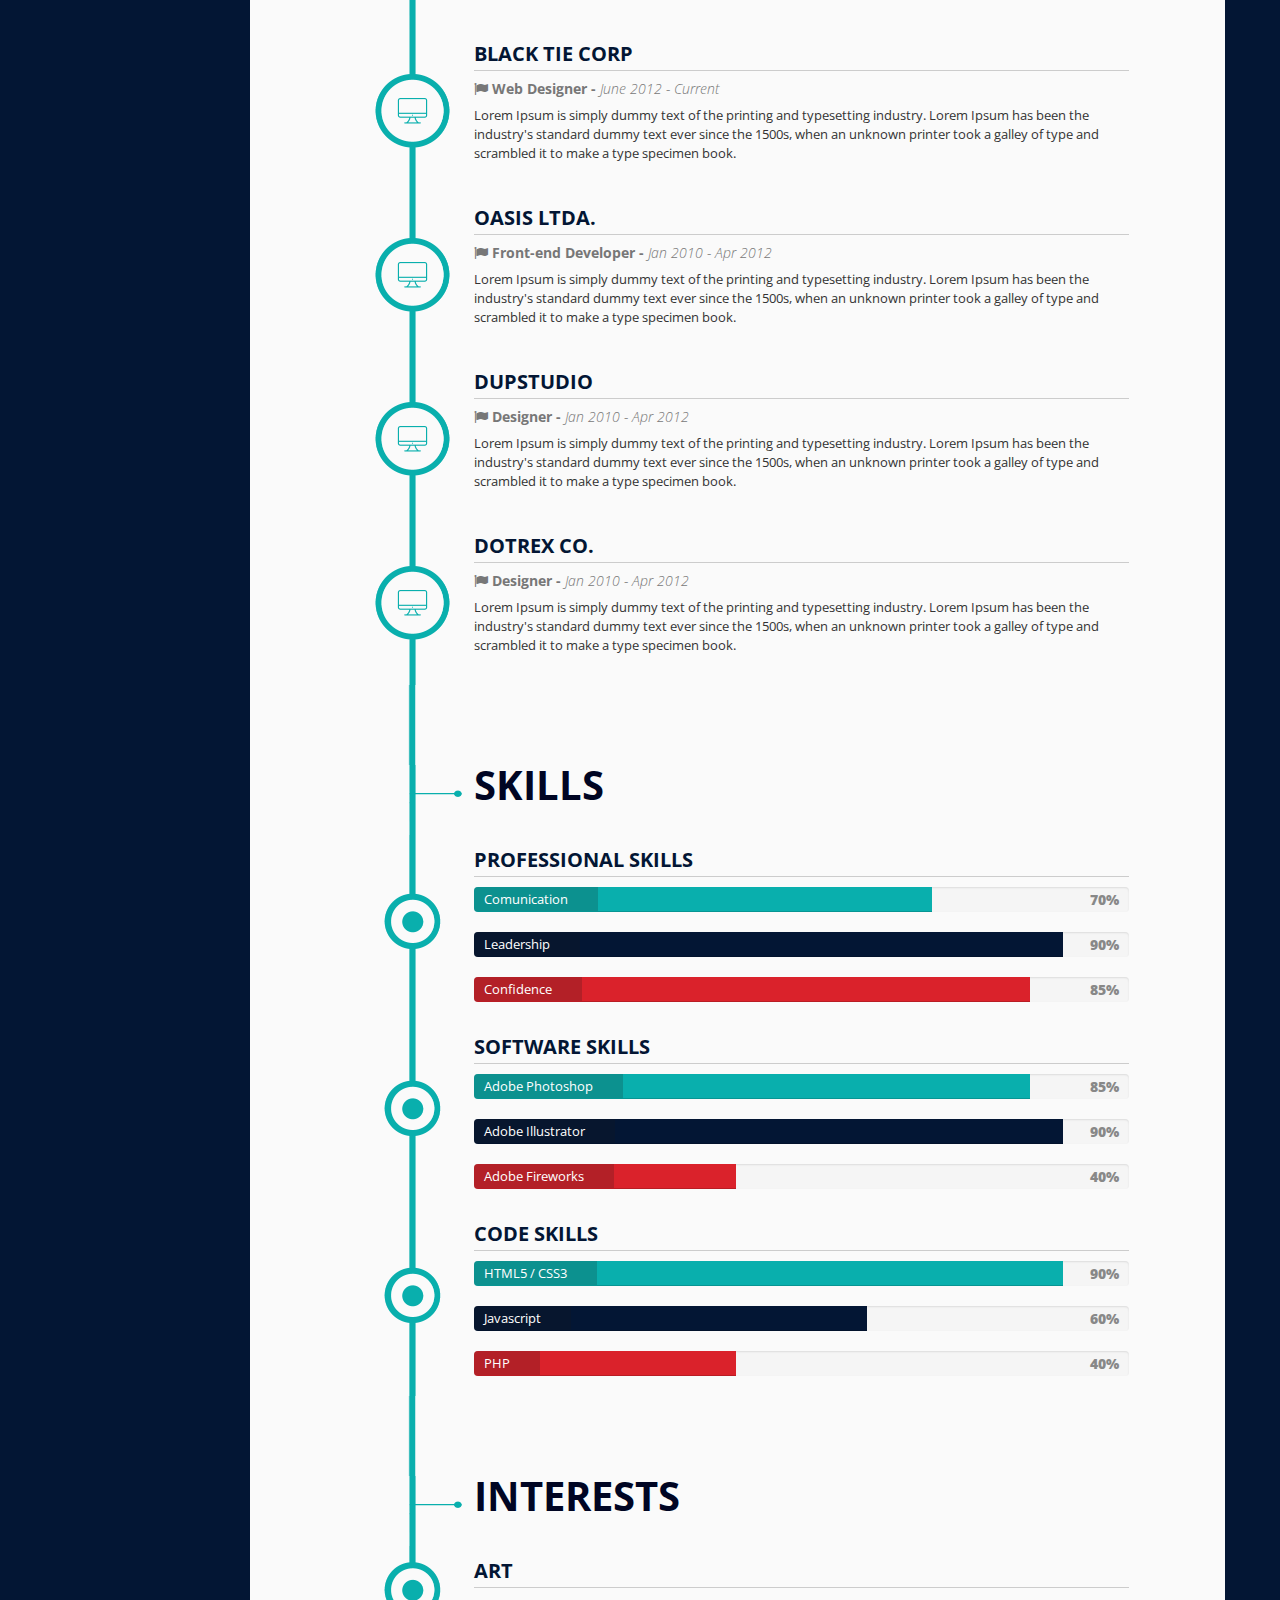
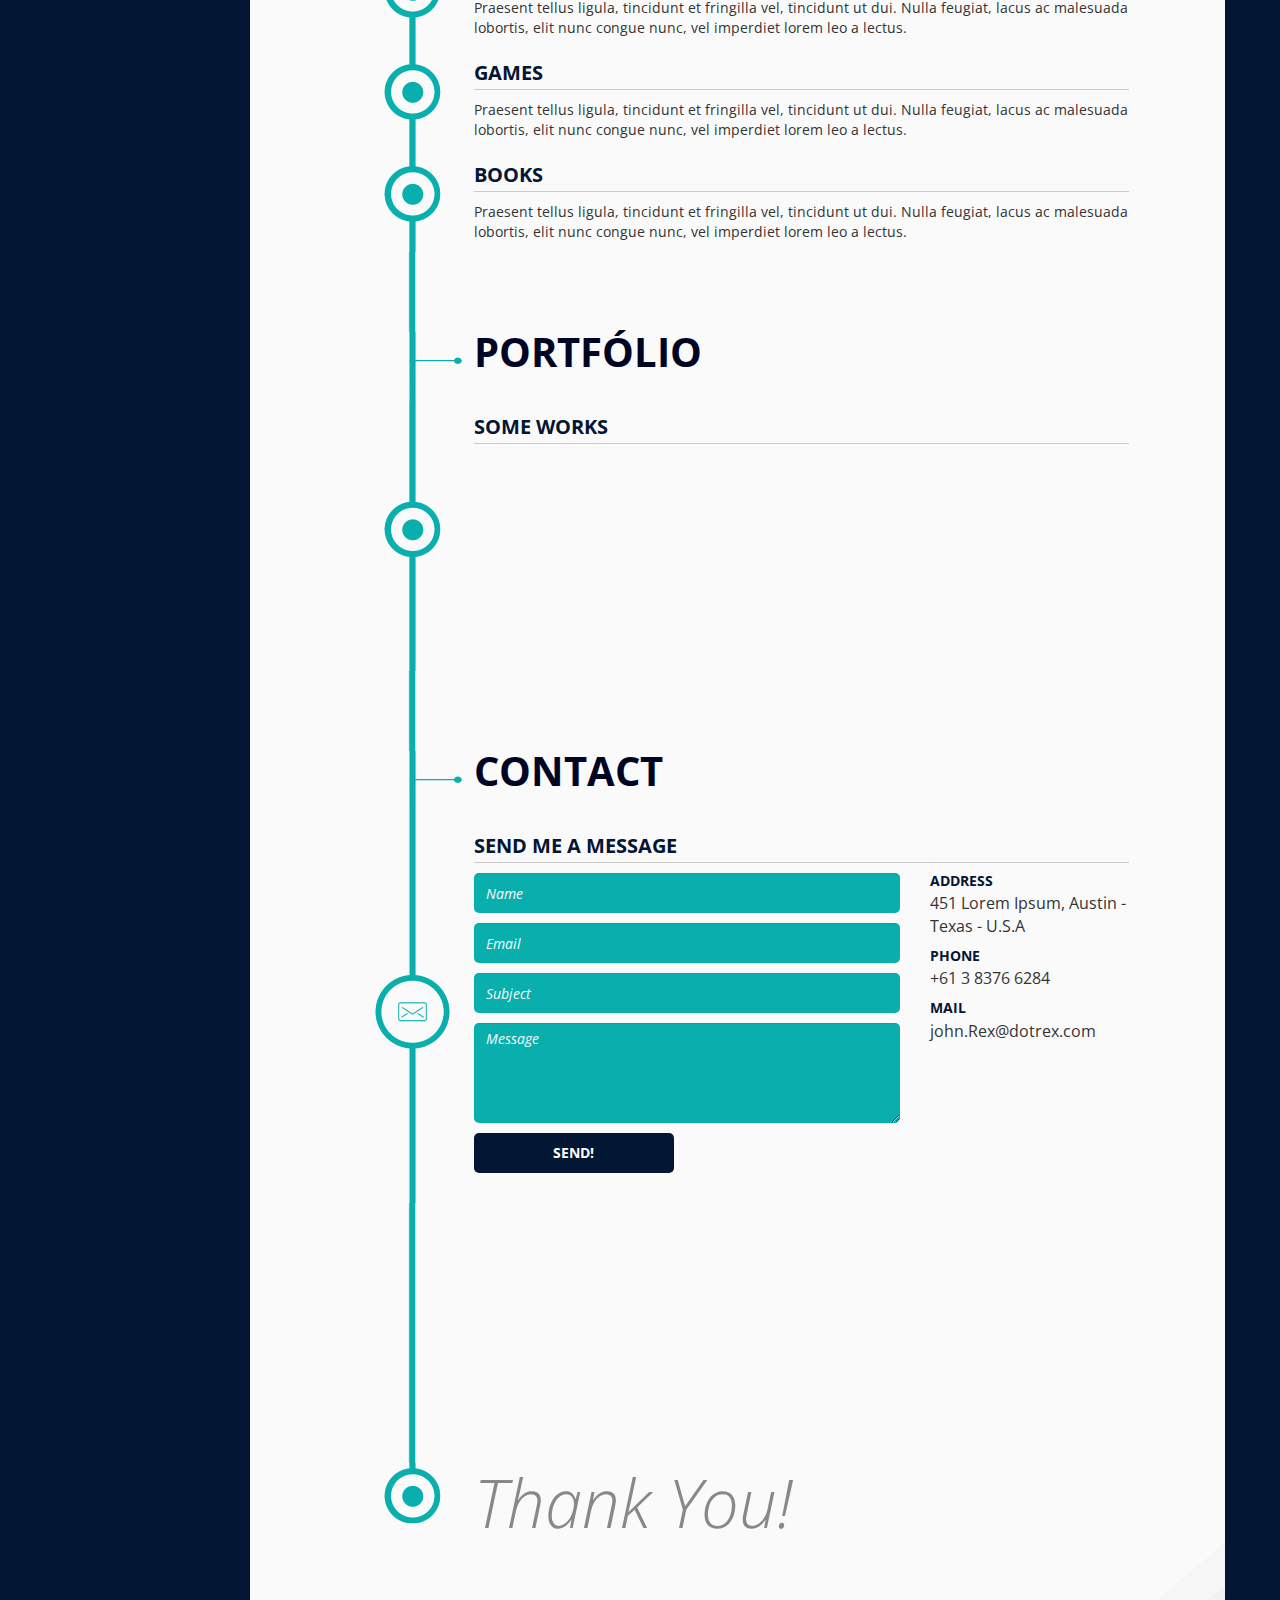
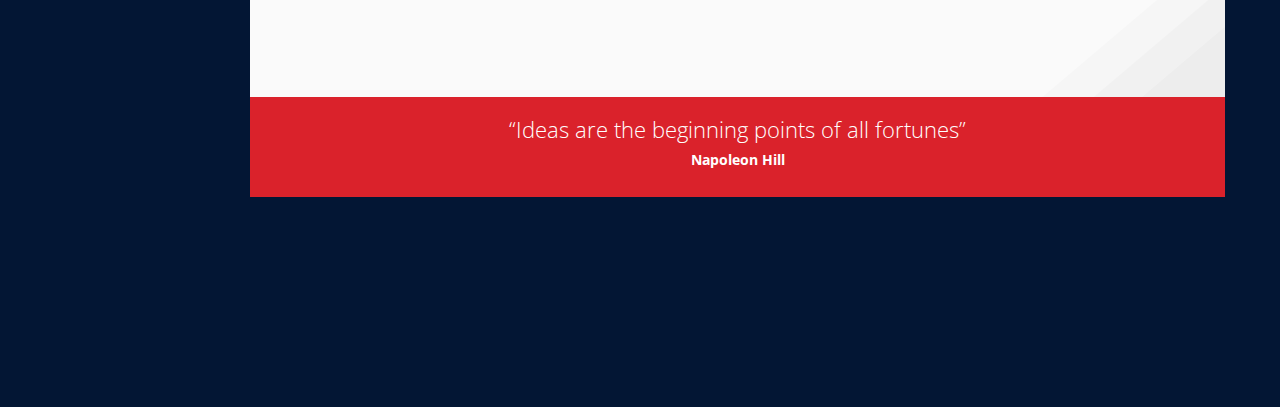
==== commit a85a1a99: "code changes" ====
--- a/james.html
+++ b/james.html
@@ -1,4 +1,4 @@
-<!DOCTYPE html>
+﻿<!DOCTYPE html>
 <html lang="en">
 <head>
   <meta charset="utf-8">
@@ -1346,15 +1346,6 @@
 <!-- Configurations -->
 <script src="js/main.js"></script>
 <!-- /Configurations -->
-<script>
-  (function(i,s,o,g,r,a,m){i['GoogleAnalyticsObject']=r;i[r]=i[r]||function(){
-  (i[r].q=i[r].q||[]).push(arguments)},i[r].l=1*new Date();a=s.createElement(o),
-  m=s.getElementsByTagName(o)[0];a.async=1;a.src=g;m.parentNode.insertBefore(a,m)
-  })(window,document,'script','//www.google-analytics.com/analytics.js','ga');
-
-  ga('create', 'UA-53632119-1', 'auto');
-  ga('send', 'pageview');
-
-</script>
+
 </body>
 </html>--- a/css/themes/james.css
+++ b/css/themes/james.css
@@ -219,6 +219,7 @@
 ========================================================== */
 .thank-you {
   color: #888888;
+  height:50px;
 }
 /* ==========================================================
 ! 14. Footer
